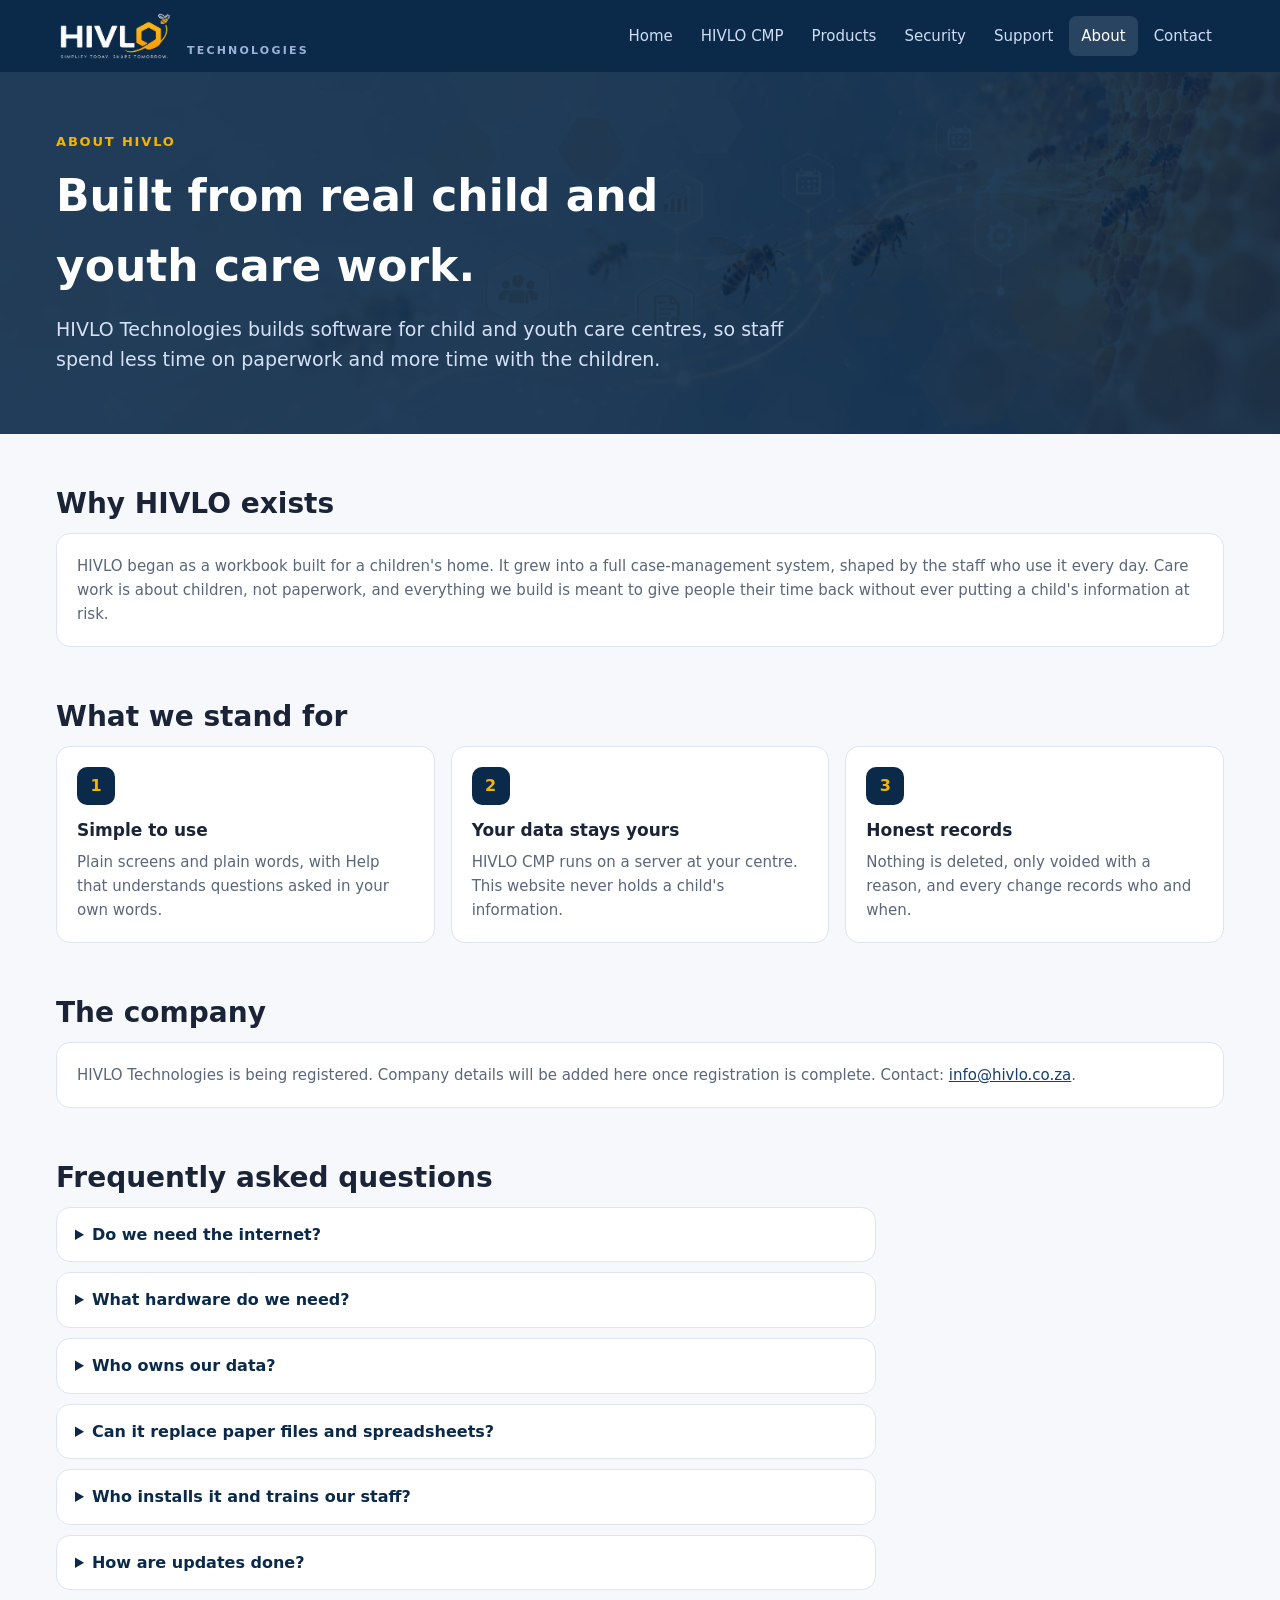
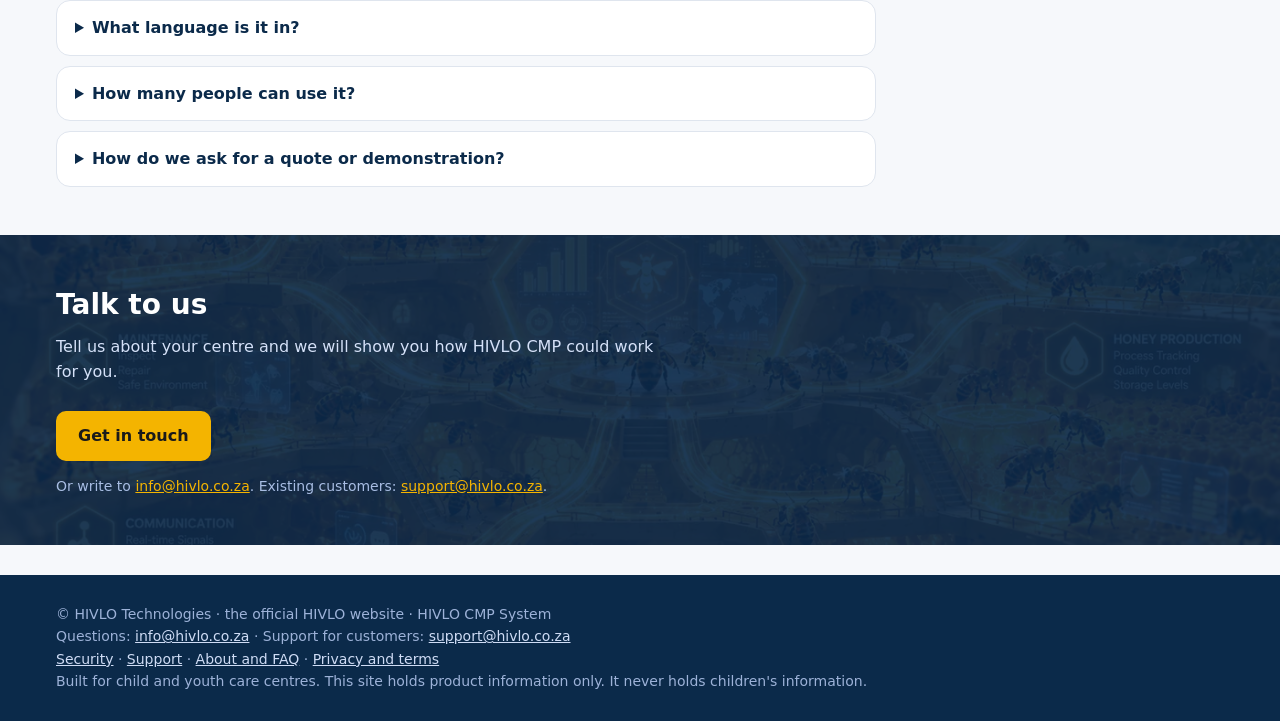
==== about.html @ 567cbca8 "Add files via upload Website update 5" ====
<!doctype html><html lang="en"><head><meta charset="utf-8"><meta name="viewport" content="width=device-width,initial-scale=1">
<title>About and FAQ – HIVLO Technologies</title><meta name="description" content="About HIVLO Technologies and answers to common questions about HIVLO CMP."><link rel="icon" type="image/png" sizes="32x32" href="assets/img/favicon-32.png"><link rel="apple-touch-icon" href="assets/img/favicon-180.png"><link rel="stylesheet" href="assets/style.css"></head><body>
<header class="site"><div class="wrap"><a class="brand" href="index.html" aria-label="HIVLO Technologies, home"><img src="assets/img/hivlo-logo-reversed.png" alt="HIVLO" height="54" style="height:54px;width:auto;display:block"><small>TECHNOLOGIES</small></a><nav><a href="index.html">Home</a><a href="cmp.html">HIVLO CMP</a><a href="download.html">Products</a><a href="security.html">Security</a><a href="support.html">Support</a><a href="about.html" aria-current=page>About</a><a href="index.html#contact">Contact</a></nav></div></header>
<section class="imgsec" style="padding:60px 0;background-image:url(assets/img/hero-cmp.webp);--ov:rgba(11,42,74,.9)"><div class="wrap"><p class="eyebrow">About HIVLO</p><h1 style="color:#fff;margin:0 0 12px;font-size:clamp(30px,5vw,44px);max-width:22ch">Built from real child and youth care work.</h1><p class="lead" style="max-width:62ch;font-size:19px;margin:0">HIVLO Technologies builds software for child and youth care centres, so staff spend less time on paperwork and more time with the children.</p></div></section><section><div class="wrap"><h2>Why HIVLO exists</h2><div class="card"><p>HIVLO began as a workbook built for a children's home. It grew into a full case-management system, shaped by the staff who use it every day. Care work is about children, not paperwork, and everything we build is meant to give people their time back without ever putting a child's information at risk.</p></div></div></section><section style="padding-top:0"><div class="wrap"><h2>What we stand for</h2><div class="grid"><div class="card"><div class="ico">1</div><h3>Simple to use</h3><p>Plain screens and plain words, with Help that understands questions asked in your own words.</p></div><div class="card"><div class="ico">2</div><h3>Your data stays yours</h3><p>HIVLO CMP runs on a server at your centre. This website never holds a child's information.</p></div><div class="card"><div class="ico">3</div><h3>Honest records</h3><p>Nothing is deleted, only voided with a reason, and every change records who and when.</p></div></div></div></section><section style="padding-top:0"><div class="wrap"><h2>The company</h2><div class="card"><p>HIVLO Technologies is being registered. Company details will be added here once registration is complete. Contact: <a href="mailto:info@hivlo.co.za">info@hivlo.co.za</a>.</p></div></div></section><section id="faq" style="padding-top:0"><div class="wrap"><h2>Frequently asked questions</h2><div class="faq"><details><summary>Do we need the internet?</summary><p>Your team uses HIVLO on your own network, from a web browser. Our technicians may need internet access when they install or update the system.</p></details><details><summary>What hardware do we need?</summary><p>One Windows computer acts as the server. Every other computer uses Edge or Chrome to reach it. We help you choose the right machine.</p></details><details><summary>Who owns our data?</summary><p>You do. It is stored on your server at your centre, and HIVLO has no copy of it.</p></details><details><summary>Can it replace paper files and spreadsheets?</summary><p>Yes. That is what it was built for: one record for every child, with the family, learning, health and case history kept together.</p></details><details><summary>Who installs it and trains our staff?</summary><p>HIVLO technicians build the server, install the system, set it up, administer it and train your staff. You do not install anything yourself.</p></details><details><summary>How are updates done?</summary><p>HIVLO installs updates for you when they are ready. A backup is taken first so your records are protected.</p></details><details><summary>What language is it in?</summary><p>English.</p></details><details><summary>How many people can use it?</summary><p>One licence covers your server, with any number of users and computers.</p></details><details><summary>How do we ask for a quote or demonstration?</summary><p>Write to <a href="mailto:info@hivlo.co.za">info@hivlo.co.za</a> and tell us about your centre.</p></details></div></div></section><section class="imgsec" style="background-image:url(assets/img/band-a.webp);--ov:rgba(11,42,74,.92)"><div class="wrap"><h2>Talk to us</h2><p class="lead" style="max-width:60ch">Tell us about your centre and we will show you how HIVLO CMP could work for you.</p><a class="btn" href="mailto:info@hivlo.co.za?subject=About%20HIVLO">Get in touch</a><p style="margin:14px 0 0;font-size:14px;color:#a8bde3">Or write to <a href="mailto:info@hivlo.co.za">info@hivlo.co.za</a>. Existing customers: <a href="mailto:support@hivlo.co.za">support@hivlo.co.za</a>.</p></div></section>
<footer><div class="wrap">© HIVLO Technologies · the official HIVLO website · HIVLO CMP System<br>Questions: <a href="mailto:info@hivlo.co.za">info@hivlo.co.za</a> · Support for customers: <a href="mailto:support@hivlo.co.za">support@hivlo.co.za</a><br><a href="security.html">Security</a> · <a href="support.html">Support</a> · <a href="about.html">About and FAQ</a> · <a href="legal.html">Privacy and terms</a><br>Built for child and youth care centres. This site holds product information only. It never holds children's information.</div></footer>
<script src="assets/app.js"></script></body></html>
---- assets/style.css ----
:root{--navy:#0B2A4A;--navy2:#173F6B;--gold:#F4B400;--ink:#1b2437;--mute:#5b667a;--bg:#f6f8fb;--card:#fff;--line:#dfe5ee;--ok:#1a7f4b;--r:14px}
@media (prefers-color-scheme:dark){:root:not([data-theme=light]){--ink:#e8edf6;--mute:#9aa8c0;--bg:#0c1426;--card:#142038;--line:#243452}}
*{box-sizing:border-box}html{scroll-behavior:smooth}
body{margin:0;font:16px/1.6 system-ui,-apple-system,Segoe UI,Roboto,sans-serif;color:var(--ink);background:var(--bg)}
a{color:var(--navy2)}@media (prefers-color-scheme:dark){a{color:#8fb4ff}}
.wrap{max-width:1200px;margin:0 auto;padding:0 16px}
header.site{background:var(--navy);color:#fff;position:sticky;top:0;z-index:5}
header.site .wrap{display:flex;align-items:center;gap:20px;min-height:60px;flex-wrap:wrap}
.brand{display:flex;align-items:center;gap:10px;color:#fff;text-decoration:none;font-weight:800;letter-spacing:.06em;font-size:20px}
nav{display:flex;gap:4px;margin-left:auto;flex-wrap:wrap}
nav a{color:#cfdcf5;text-decoration:none;padding:8px 12px;border-radius:8px;font-size:15px}
nav a:hover,nav a[aria-current]{background:rgba(255,255,255,.12);color:#fff}
.hero{background:linear-gradient(160deg,var(--navy),var(--navy2));color:#fff;padding:64px 0 72px}
.hero h1{font-size:clamp(30px,5vw,48px);line-height:1.12;margin:0 0 14px;max-width:18ch}
.hero p{font-size:18px;color:#d5e1f8;max-width:56ch;margin:0 0 26px}
.btn{display:inline-block;background:var(--gold);color:#1a1a1a;font-weight:700;padding:12px 22px;border-radius:10px;text-decoration:none;border:0;cursor:pointer;font-size:16px}
.btn:hover{filter:brightness(1.07)}.btn.ghost{background:transparent;color:#fff;border:1.5px solid rgba(255,255,255,.5);margin-left:8px}
.btn.dl{background:var(--navy);color:#fff}
section{padding:48px 0}section h2{font-size:28px;margin:0 0 6px}.lead{color:var(--mute);margin:0 0 26px;max-width:62ch}
.grid{display:grid;gap:16px;grid-template-columns:repeat(auto-fit,minmax(230px,1fr))}
.card{background:var(--card);border:1px solid var(--line);border-radius:var(--r);padding:20px}
.card h3{margin:0 0 6px;font-size:17px}.card p{margin:0;color:var(--mute);font-size:15px}
.ico{width:38px;height:38px;border-radius:10px;background:var(--navy);color:var(--gold);display:grid;place-items:center;font-weight:800;margin-bottom:12px}
.pill{display:inline-block;font-size:12px;font-weight:700;padding:2px 9px;border-radius:99px;background:#e7eefc;color:#25437c;margin-right:6px}
.pill.fix{background:#e3f5ea;color:#1a6b40}.pill.feature{background:#fff2c9;color:#7a5a00}.pill.security{background:#fde4e4;color:#912121}
@media (prefers-color-scheme:dark){.pill{background:#233a66;color:#bcd0ff}.pill.fix{background:#183a2a;color:#9fe3bd}.pill.feature{background:#463a10;color:#ffd95a}.pill.security{background:#4a1f1f;color:#ffb3b3}}
.rel{border-left:4px solid var(--gold);padding:4px 0 4px 18px;margin:0 0 28px}
.rel h3{margin:0 0 2px}.rel .meta{color:var(--mute);font-size:14px;margin-bottom:8px}.rel ul{margin:8px 0 0;padding-left:20px}
.dlrow{display:flex;gap:14px;align-items:center;justify-content:space-between;flex-wrap:wrap;padding:16px 0;border-top:1px solid var(--line)}
.dlrow:first-child{border-top:0}.dlrow small{color:var(--mute);display:block;word-break:break-all}
ol.steps{padding-left:22px}ol.steps li{margin:8px 0}
.note{background:#fff8e1;border:1px solid #f0d98a;border-radius:10px;padding:12px 16px;color:#5b4700;font-size:15px}
@media (prefers-color-scheme:dark){.note{background:#3a3010;border-color:#6b5a1a;color:#ffe58a}}
code{background:rgba(120,140,180,.18);padding:1px 6px;border-radius:5px;font-size:.92em}
footer{background:var(--navy);color:#9db2d8;padding:28px 0;font-size:14px;margin-top:30px}footer a{color:#cfdcf5}
.badge{display:inline-block;background:rgba(255,255,255,.14);padding:4px 12px;border-radius:99px;font-size:14px;margin-bottom:16px}
/* ---- Hive Flow / product-first ---- */
:root{--orange:#F7931E;--blue:#2F5F94}
.hero2{background:radial-gradient(1200px 500px at 80% 0,#2a5a8a 0,transparent 60%),linear-gradient(160deg,var(--navy),#082038);color:#fff;padding:56px 0 40px;overflow:hidden}
.hero2 .wrap{display:grid;gap:24px;grid-template-columns:1.1fr .9fr;align-items:center}
.eyebrow{color:var(--gold);font-weight:700;letter-spacing:.14em;font-size:13px;text-transform:uppercase;margin:0 0 8px}
.hero2 h1{font-size:clamp(40px,7vw,72px);line-height:1;margin:0 0 10px;letter-spacing:-.01em}
.hero2 h1 span{color:var(--gold)}
.hero2 .sub{font-size:20px;color:#dbe6fb;margin:0 0 8px;max-width:30ch}
.hero2 p.tag{color:#a8bde3;margin:0 0 26px;font-style:italic}
.hero2 .btn.ghost{margin-left:8px}
#heroart{width:100%;height:auto;display:block}
@media (max-width:760px){.hero2 .wrap{grid-template-columns:1fr}#heroart{max-width:340px;margin:0 auto}}
.bee{animation:bob 4s ease-in-out infinite;transform-box:fill-box}
@keyframes bob{0%,100%{transform:translate(0,0)}50%{transform:translate(6px,-8px)}}
.flow{display:flex;gap:8px;margin:0 0 14px;flex-wrap:wrap}
.flow button{border:1.5px solid var(--line);background:var(--card);color:var(--ink);padding:9px 18px;border-radius:99px;font:600 15px system-ui;cursor:pointer}
.flow button[aria-pressed=true]{background:var(--navy);color:#fff;border-color:var(--navy)}
.flow button i{display:inline-block;width:10px;height:10px;border-radius:50%;margin-right:8px}
.flowbox{background:var(--card);border:1px solid var(--line);border-radius:var(--r);padding:12px}
#hive{width:100%;height:auto;display:block}
#hive .cell{transition:opacity .25s}#hive .dim{opacity:.22}
#hive text{font-family:system-ui,sans-serif;pointer-events:none}
.flowmsg{margin:12px 4px 2px;color:var(--mute);min-height:3.2em}
.flowlist{display:none}
@media (max-width:640px){#hive{display:none}.flowlist{display:grid;gap:12px;margin-top:6px}.flow{display:none}.flowmsg{display:none}}
.flowlist .card h3{display:flex;align-items:center;gap:8px}.flowlist .card i{width:12px;height:12px;border-radius:3px;transform:rotate(45deg)}
@media (prefers-reduced-motion:reduce){.dot,.bee{display:none;animation:none}}
.journey{display:grid;grid-template-columns:repeat(6,1fr);gap:10px;counter-reset:j;margin-top:8px}
.journey li{list-style:none;background:var(--card);border:1px solid var(--line);border-top:4px solid var(--gold);border-radius:12px;padding:12px;font-size:14px;position:relative}
.journey li:not(:last-child)::after{content:"\203A";position:absolute;right:-9px;top:50%;transform:translateY(-50%);color:var(--gold);font-size:26px;font-weight:700;z-index:2}
.journey b{display:block;margin-bottom:2px;font-size:15px}.journey span{color:var(--mute)}
@media (max-width:860px){.journey{grid-template-columns:1fr 1fr}.journey li::after{display:none}}
.family{display:grid;gap:16px;grid-template-columns:1.2fr 1fr 1fr}
.family .star{background:linear-gradient(160deg,var(--navy),var(--navy2));color:#fff;border:0}.family .star p{color:#cfdcf5}.family .star h3{color:var(--gold)}
@media (max-width:760px){.family{grid-template-columns:1fr}}
/* ---- company home + image backgrounds ---- */
.brand small{font-weight:600;font-size:11px;letter-spacing:.2em;color:#9db2d8;margin-left:2px;align-self:flex-end;padding-bottom:3px}
@media (max-width:520px){.brand small{display:none}}
.hero-co{background:#eaf1fa url(img/hero-home.webp) 85% center/cover no-repeat;position:relative;color:var(--navy)}
.hero-co::before{content:"";position:absolute;inset:0;background:linear-gradient(90deg,rgba(255,255,255,.88) 0,rgba(255,255,255,.72) 36%,rgba(255,255,255,0) 66%)}
.hero-co .wrap{position:relative;padding-top:72px;padding-bottom:80px}
.hero-co img.logo{width:min(440px,86%);height:auto;display:block;margin:0 0 20px}
.hero-co h1{font-size:clamp(28px,4.4vw,44px);line-height:1.1;margin:0 0 10px;color:var(--navy)}
.hero-co p{font-size:20px;max-width:34ch;margin:0 0 24px;color:#2a3b59}
.btn.dark{background:var(--navy);color:#fff}.btn.outline{background:transparent;color:var(--navy);border:1.5px solid var(--navy);margin-left:8px}
@media (max-width:640px){.hero-co::before{background:rgba(255,255,255,.88)}.btn.outline{margin:10px 0 0}}
.imgsec{position:relative;color:#fff;background-size:cover;background-position:center}
.imgsec::before{content:"";position:absolute;inset:0;background:var(--ov,rgba(11,42,74,.82))}
.imgsec>.wrap{position:relative}
.imgsec h2{color:#fff}.imgsec .lead{color:#d5e1f8}.imgsec a{color:var(--gold)}
.fp{display:grid;grid-template-columns:1.2fr 1fr;gap:28px;align-items:center}
.fp h2{font-size:clamp(32px,5vw,52px);margin:4px 0 8px}.fp h2 span{color:var(--gold)}
.chips{display:flex;flex-direction:column;gap:10px}
.chip{background:rgba(255,255,255,.12);border:1px solid rgba(255,255,255,.25);border-radius:12px;padding:12px 16px;backdrop-filter:blur(2px)}
.chip b{display:flex;align-items:center;gap:8px}.chip i{width:12px;height:12px;border-radius:3px;transform:rotate(45deg)}.chip span{font-size:14px;color:#d5e1f8}
@media (max-width:760px){.fp{grid-template-columns:1fr}}
.contact{display:grid;gap:16px;grid-template-columns:repeat(auto-fit,minmax(240px,1fr))}
.contact .card{background:rgba(255,255,255,.1);border:1px solid rgba(255,255,255,.25);color:#fff}.contact .card p{color:#d5e1f8}.contact .card a{font-weight:700;font-size:18px;word-break:break-all}
.hero2.img{background:linear-gradient(90deg,rgba(11,42,74,.97) 0,rgba(11,42,74,.9) 40%,rgba(11,42,74,.55) 100%),url(img/hero-cmp.webp) center/cover}
.flowsec h2{color:#fff}.flowsec .lead{color:#d5e1f8}
.flowsec .flow button{background:rgba(255,255,255,.92);color:#0B2A4A}.flowsec .flow button[aria-pressed=true]{background:var(--gold);border-color:var(--gold);color:#1a1a1a}
.imgsec a.btn{color:#1a1a1a}.imgsec a.btn.ghost{color:#fff}
header.site .wrap{min-height:72px}

.prod{display:grid;gap:16px;grid-template-columns:1.2fr 1fr 1fr;align-items:stretch}
.prod .card h3{margin:8px 0 4px}.prod .card>p{color:var(--mute);margin:0 0 10px}
.prod .card.star{border:2px solid var(--gold)}
ul.ticks{list-style:none;margin:0;padding:0;display:grid;gap:8px}
ul.ticks li{position:relative;padding-left:24px;font-size:15px}
ul.ticks li::before{content:"";position:absolute;left:2px;top:7px;width:9px;height:9px;background:var(--gold);transform:rotate(45deg);border-radius:2px}
@media (max-width:900px){.prod{grid-template-columns:1fr}}

#hive .hx{cursor:pointer;transition:filter .2s}#hive .hx:hover,#hive .hx:focus{filter:brightness(1.12);outline:none}#hive .hx.sel{stroke:#0B2A4A;stroke-width:6}
.flowmsg{display:grid;gap:8px;min-height:7em}.flowmsg .cdet{display:block;background:#f3f6fa;border-left:4px solid var(--gold);border-radius:8px;padding:10px 14px;color:var(--ink)}.flowmsg .cdet.hint{background:none;border:0;padding:0;font-style:italic}

.flowsec .flowbox{background:radial-gradient(900px 500px at 50% 45%,rgba(60,40,0,.55),rgba(6,22,40,.92));border-color:rgba(244,180,0,.4)}
.flowsec .flowmsg{color:#d5e1f8}.flowsec .flowmsg .cdet{background:rgba(255,255,255,.08);color:#fff}
#hive .hx.sel{stroke:#fff;stroke-width:4}#hive .hx:hover,#hive .hx:focus{filter:url(#glow) brightness(1.25)}

#hive .hxg .pop{transition:opacity .2s}#hive .hxg.hot .pop{opacity:.15}
#hive .hxg.sel .hxp{stroke:#fff;stroke-width:4}#hive .hx:hover,#hive .hx:focus{filter:none;outline:none}
#hive .lift{transition:transform .22s cubic-bezier(.2,.8,.3,1.2);transform-box:fill-box;transform-origin:center}
#hive .lift.go{transform:translate(var(--dx),var(--dy)) scale(1.2)}
#hive .lift .hxp{stroke:#FFD54A;stroke-width:3.5}
.hxtip{position:absolute;z-index:5;background:rgba(6,22,40,.96);color:#e8effc;border:1px solid rgba(244,180,0,.55);border-left:5px solid var(--gold);border-radius:10px;padding:12px 14px;box-shadow:0 8px 26px rgba(0,0,0,.45);pointer-events:none;font-size:14px;line-height:1.45}
.hxtip strong{display:block;color:#FFD54A;font-size:16px;margin-bottom:4px}
@media (prefers-reduced-motion:reduce){#hive .lift{transition:none}}

.hero2 .wrap{grid-template-columns:1fr}.hero2{padding:80px 0 64px}.hero2 .sub{max-width:36ch;font-size:22px}

/* HIVLO CMP page: one continuous hive look */
body.hive{--ink:#e8edf6;--mute:#b9c7e0;--card:rgba(255,255,255,.07);--line:rgba(244,180,0,.32);background:#0B2A4A;color:var(--ink)}
body.hive::before{content:"";position:fixed;inset:0;z-index:-1;background:linear-gradient(rgba(8,28,50,.88),rgba(8,28,50,.9)),url(img/flow-bg.webp) center/cover no-repeat}
body.hive section,body.hive .imgsec{background:transparent}
body.hive .imgsec::before{display:none}
body.hive section h2,body.hive .imgsec h2{color:#fff}
body.hive .lead{color:#c7d4ec}
body.hive .card{backdrop-filter:blur(2px)}
body.hive .card h3{color:#fff}body.hive .card p{color:#c7d4ec}
body.hive .card.star{border-color:var(--gold)}
body.hive .ico{background:var(--gold);color:#0B2A4A}
body.hive .journey li{background:var(--card);border-color:var(--line);border-top-color:var(--gold);color:#e8edf6}
body.hive .journey li b{color:#fff}body.hive .journey li span{color:#c7d4ec}
body.hive .hero2{background:transparent}
body.hive .imgsec a{color:var(--gold)}body.hive a.btn{color:#1a1a1a}body.hive a.btn.ghost{color:#fff}

.plug{display:grid;gap:16px;grid-template-columns:1fr 1.4fr;align-items:stretch}
.plugs{display:grid;gap:12px;grid-template-columns:1fr 1fr}
.plugs .card h3{margin:6px 0 4px}.card.planned{border-style:dashed;background:transparent}
@media (max-width:760px){.plug{grid-template-columns:1fr}.plugs{grid-template-columns:1fr}}
.faq{display:grid;gap:10px;max-width:820px}.faq details{background:var(--card);border:1px solid var(--line);border-radius:var(--r);padding:14px 18px}
.faq summary{cursor:pointer;font-weight:700;color:var(--navy)}.faq details[open] summary{margin-bottom:8px}.faq p{margin:0;color:var(--mute)}
nav a{white-space:nowrap}
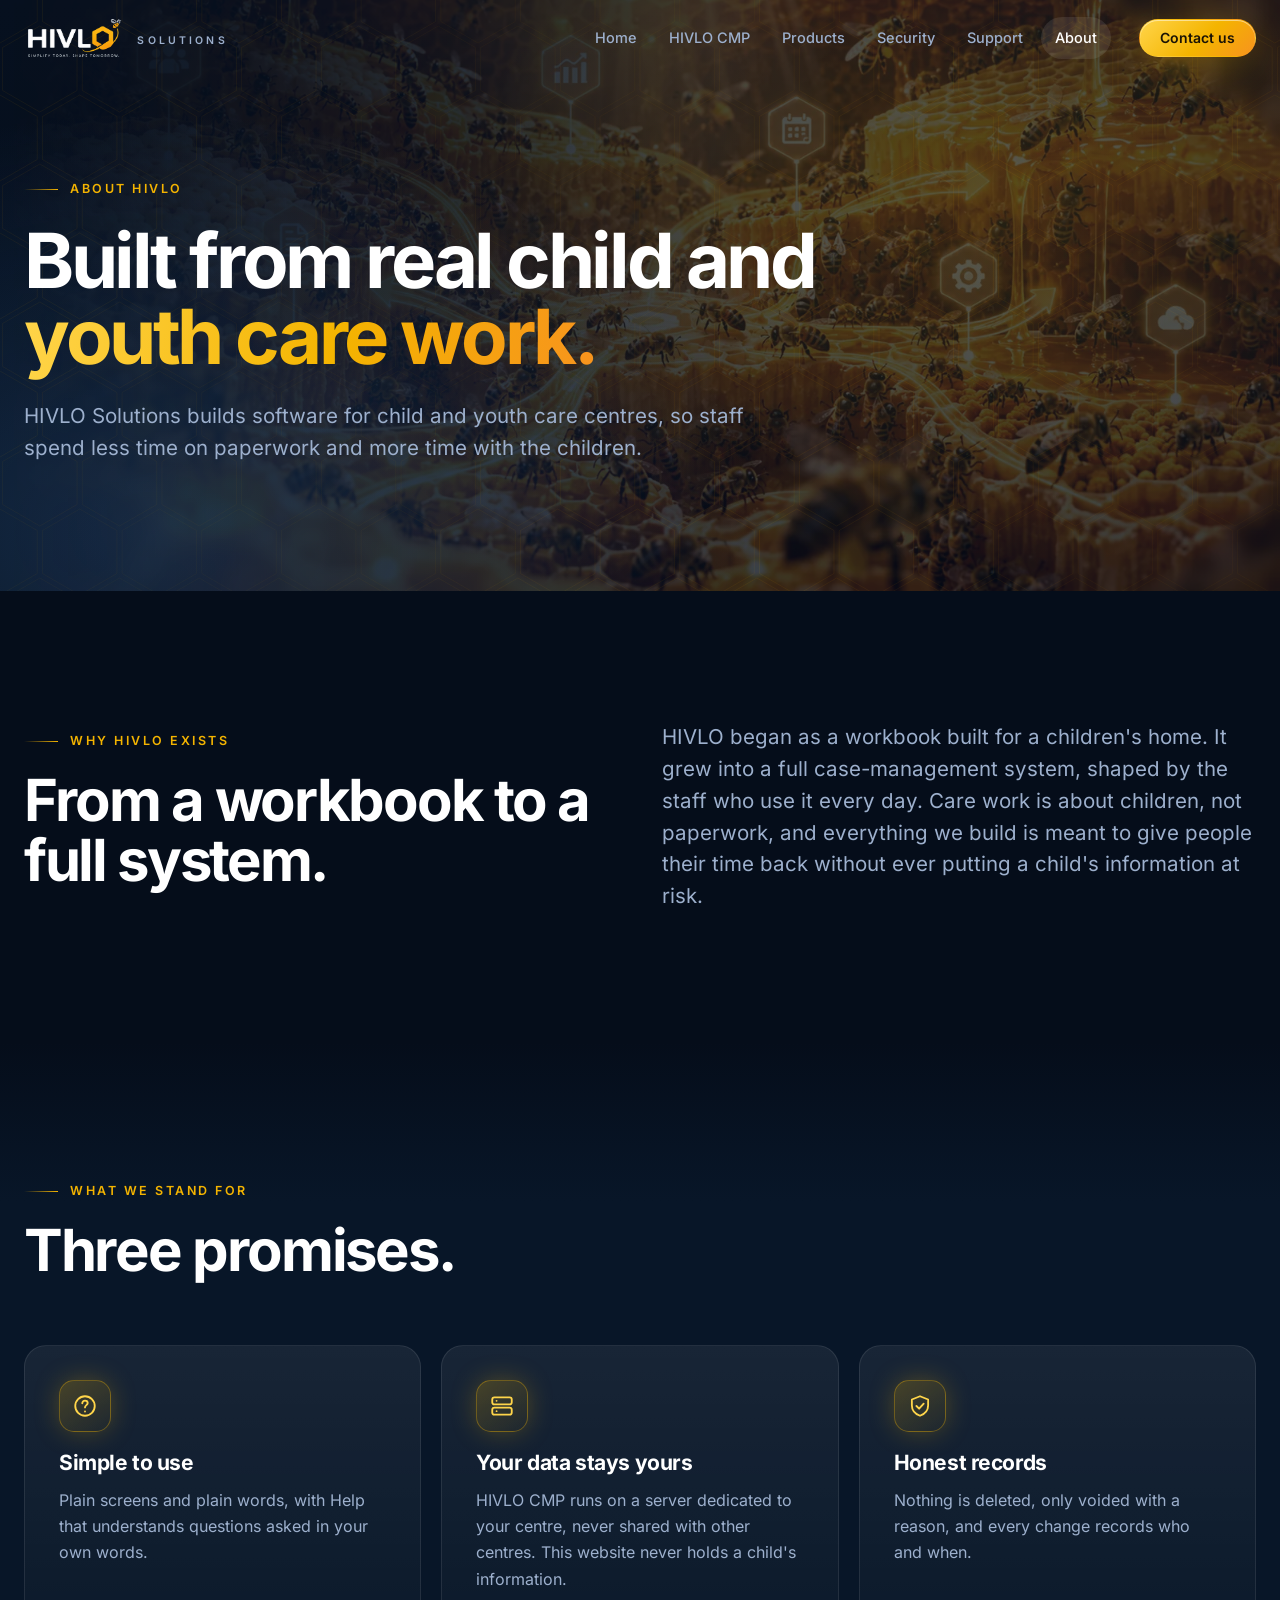
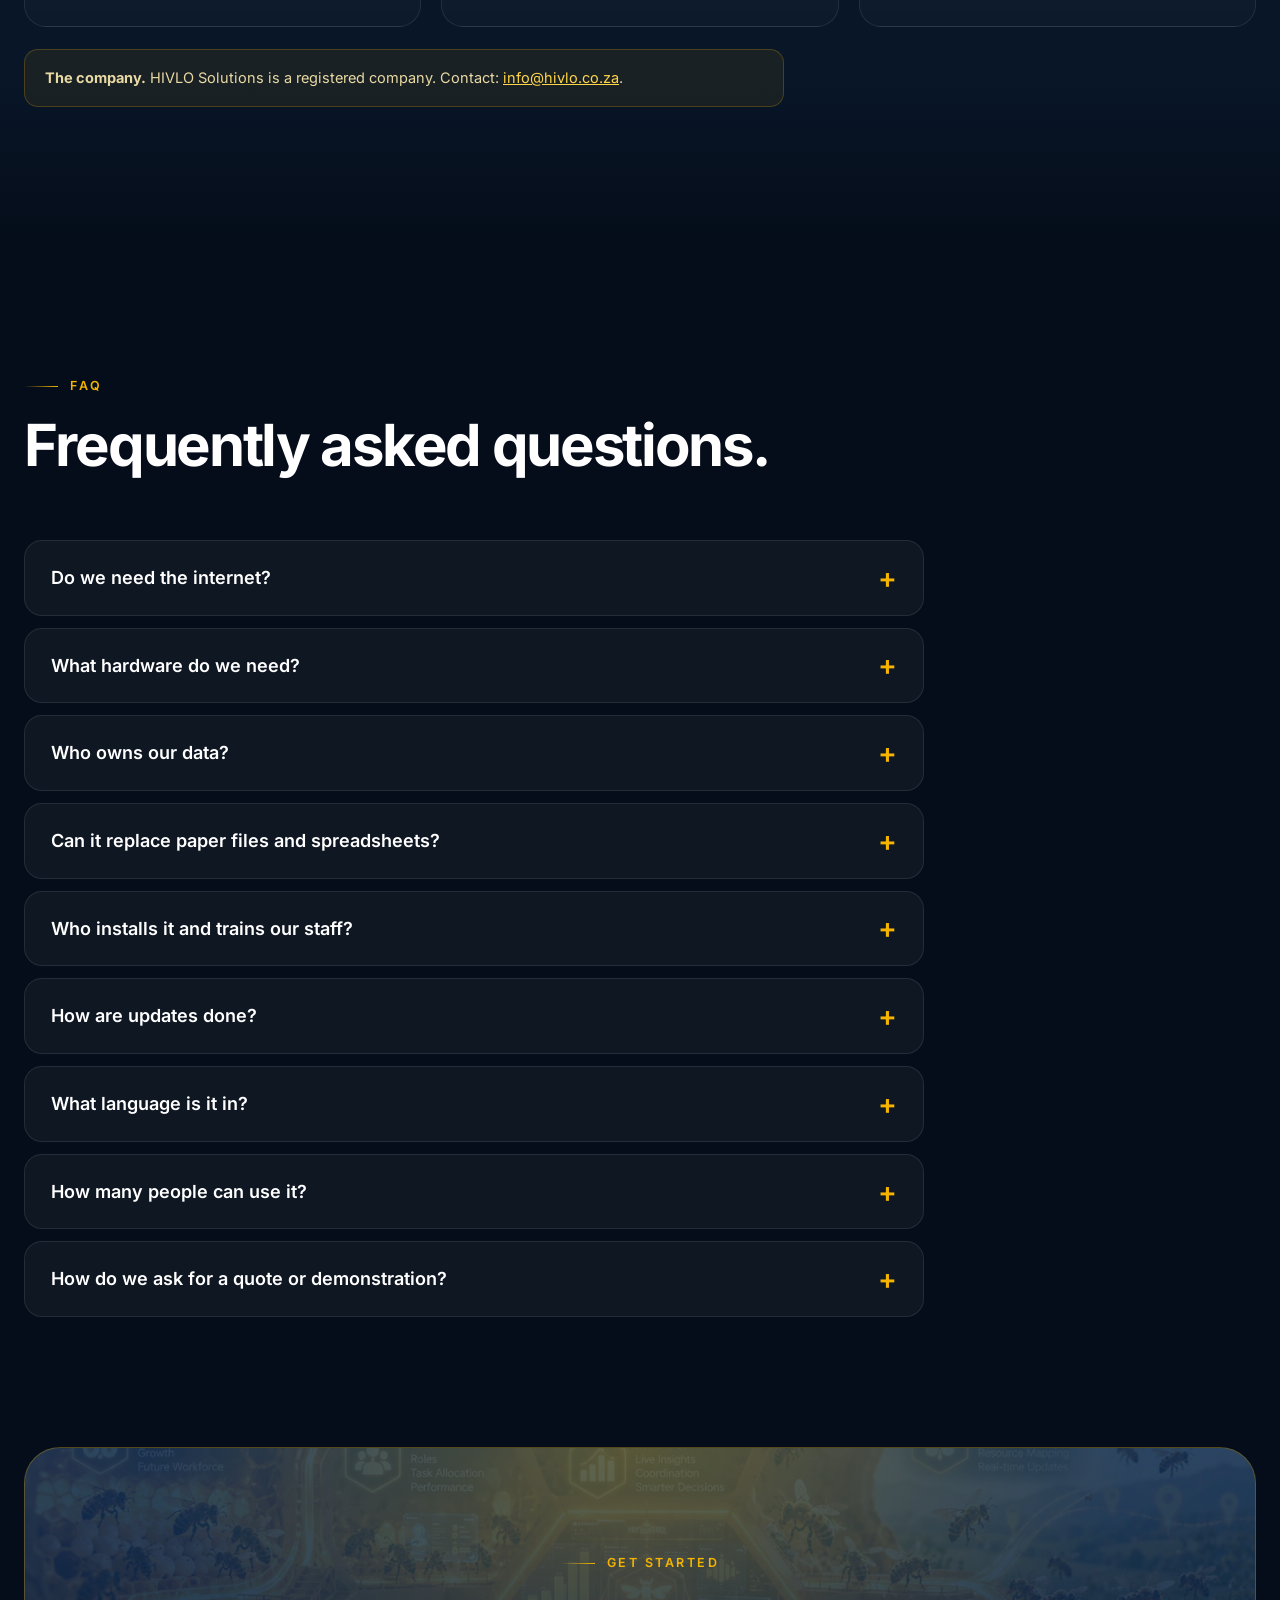
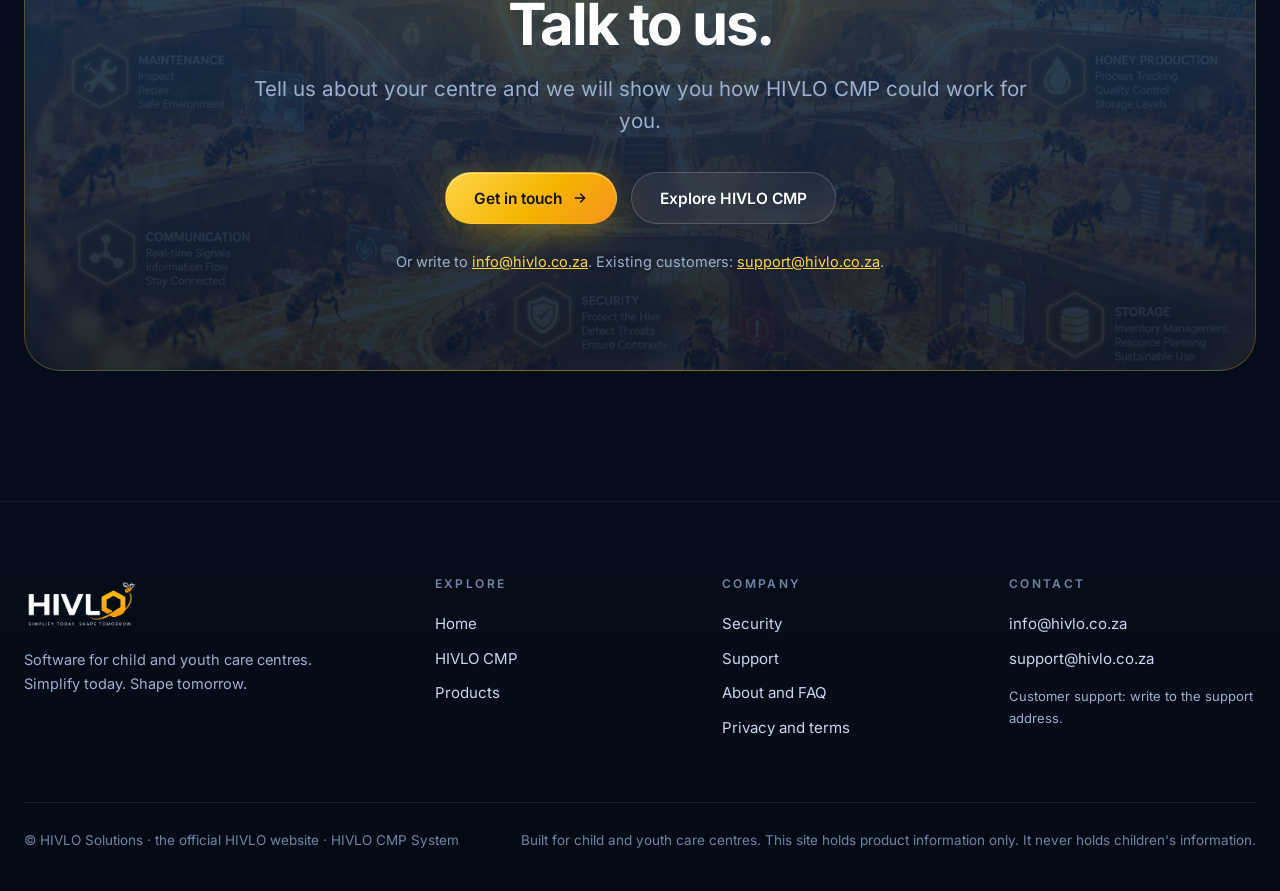
==== commit 7513a107: "Add files via upload" ====
--- a/about.html
+++ b/about.html
@@ -1,6 +1,17 @@
 <!doctype html><html lang="en"><head><meta charset="utf-8"><meta name="viewport" content="width=device-width,initial-scale=1">
-<title>About and FAQ – HIVLO Technologies</title><meta name="description" content="About HIVLO Technologies and answers to common questions about HIVLO CMP."><link rel="icon" type="image/png" sizes="32x32" href="assets/img/favicon-32.png"><link rel="apple-touch-icon" href="assets/img/favicon-180.png"><link rel="stylesheet" href="assets/style.css"></head><body>
-<header class="site"><div class="wrap"><a class="brand" href="index.html" aria-label="HIVLO Technologies, home"><img src="assets/img/hivlo-logo-reversed.png" alt="HIVLO" height="54" style="height:54px;width:auto;display:block"><small>TECHNOLOGIES</small></a><nav><a href="index.html">Home</a><a href="cmp.html">HIVLO CMP</a><a href="download.html">Products</a><a href="security.html">Security</a><a href="support.html">Support</a><a href="about.html" aria-current=page>About</a><a href="index.html#contact">Contact</a></nav></div></header>
-<section class="imgsec" style="padding:60px 0;background-image:url(assets/img/hero-cmp.webp);--ov:rgba(11,42,74,.9)"><div class="wrap"><p class="eyebrow">About HIVLO</p><h1 style="color:#fff;margin:0 0 12px;font-size:clamp(30px,5vw,44px);max-width:22ch">Built from real child and youth care work.</h1><p class="lead" style="max-width:62ch;font-size:19px;margin:0">HIVLO Technologies builds software for child and youth care centres, so staff spend less time on paperwork and more time with the children.</p></div></section><section><div class="wrap"><h2>Why HIVLO exists</h2><div class="card"><p>HIVLO began as a workbook built for a children's home. It grew into a full case-management system, shaped by the staff who use it every day. Care work is about children, not paperwork, and everything we build is meant to give people their time back without ever putting a child's information at risk.</p></div></div></section><section style="padding-top:0"><div class="wrap"><h2>What we stand for</h2><div class="grid"><div class="card"><div class="ico">1</div><h3>Simple to use</h3><p>Plain screens and plain words, with Help that understands questions asked in your own words.</p></div><div class="card"><div class="ico">2</div><h3>Your data stays yours</h3><p>HIVLO CMP runs on a server at your centre. This website never holds a child's information.</p></div><div class="card"><div class="ico">3</div><h3>Honest records</h3><p>Nothing is deleted, only voided with a reason, and every change records who and when.</p></div></div></div></section><section style="padding-top:0"><div class="wrap"><h2>The company</h2><div class="card"><p>HIVLO Technologies is being registered. Company details will be added here once registration is complete. Contact: <a href="mailto:info@hivlo.co.za">info@hivlo.co.za</a>.</p></div></div></section><section id="faq" style="padding-top:0"><div class="wrap"><h2>Frequently asked questions</h2><div class="faq"><details><summary>Do we need the internet?</summary><p>Your team uses HIVLO on your own network, from a web browser. Our technicians may need internet access when they install or update the system.</p></details><details><summary>What hardware do we need?</summary><p>One Windows computer acts as the server. Every other computer uses Edge or Chrome to reach it. We help you choose the right machine.</p></details><details><summary>Who owns our data?</summary><p>You do. It is stored on your server at your centre, and HIVLO has no copy of it.</p></details><details><summary>Can it replace paper files and spreadsheets?</summary><p>Yes. That is what it was built for: one record for every child, with the family, learning, health and case history kept together.</p></details><details><summary>Who installs it and trains our staff?</summary><p>HIVLO technicians build the server, install the system, set it up, administer it and train your staff. You do not install anything yourself.</p></details><details><summary>How are updates done?</summary><p>HIVLO installs updates for you when they are ready. A backup is taken first so your records are protected.</p></details><details><summary>What language is it in?</summary><p>English.</p></details><details><summary>How many people can use it?</summary><p>One licence covers your server, with any number of users and computers.</p></details><details><summary>How do we ask for a quote or demonstration?</summary><p>Write to <a href="mailto:info@hivlo.co.za">info@hivlo.co.za</a> and tell us about your centre.</p></details></div></div></section><section class="imgsec" style="background-image:url(assets/img/band-a.webp);--ov:rgba(11,42,74,.92)"><div class="wrap"><h2>Talk to us</h2><p class="lead" style="max-width:60ch">Tell us about your centre and we will show you how HIVLO CMP could work for you.</p><a class="btn" href="mailto:info@hivlo.co.za?subject=About%20HIVLO">Get in touch</a><p style="margin:14px 0 0;font-size:14px;color:#a8bde3">Or write to <a href="mailto:info@hivlo.co.za">info@hivlo.co.za</a>. Existing customers: <a href="mailto:support@hivlo.co.za">support@hivlo.co.za</a>.</p></div></section>
-<footer><div class="wrap">© HIVLO Technologies · the official HIVLO website · HIVLO CMP System<br>Questions: <a href="mailto:info@hivlo.co.za">info@hivlo.co.za</a> · Support for customers: <a href="mailto:support@hivlo.co.za">support@hivlo.co.za</a><br><a href="security.html">Security</a> · <a href="support.html">Support</a> · <a href="about.html">About and FAQ</a> · <a href="legal.html">Privacy and terms</a><br>Built for child and youth care centres. This site holds product information only. It never holds children's information.</div></footer>
-<script src="assets/app.js"></script></body></html>
+<title>About – HIVLO Solutions</title><meta name="description" content="About HIVLO Solutions and answers to common questions."><meta name="theme-color" content="#050d1a"><link rel="icon" type="image/png" sizes="32x32" href="assets/img/favicon-32.png"><link rel="apple-touch-icon" href="assets/img/favicon-180.png"><link rel="preload" href="assets/fonts/inter-latin-wght-normal.woff2" as="font" type="font/woff2" crossorigin><link rel="stylesheet" href="assets/site.css"></head><body>
+<a href="#main" style="position:absolute;left:-999px" onfocus="this.style.left='12px';this.style.top='12px';this.style.zIndex=99;this.style.background='#F4B400';this.style.color='#000';this.style.padding='10px 16px';this.style.borderRadius='99px'">Skip to content</a>
+<header class="nav"><div class="wrap"><a class="brand" href="index.html" aria-label="HIVLO Solutions, home"><img src="assets/img/hivlo-logo-reversed.png" alt="HIVLO" height="46"><small>SOLUTIONS</small></a>
+<nav class="menu" id="menu" aria-label="Main"><a href="index.html">Home</a><a href="cmp.html">HIVLO CMP</a><a href="download.html">Products</a><a href="security.html">Security</a><a href="support.html">Support</a><a href="about.html" aria-current="page">About</a></nav><a class="btn primary sm" href="index.html#contact">Contact us</a>
+<button class="burger" aria-label="Menu" aria-expanded="false" aria-controls="menu"><span></span></button></div></header><main id="main"><section class="hero page"><div class="photo"></div><canvas id="hexfield" aria-hidden="true"></canvas><div class="wrap"><div style="max-width:900px"><span class="eyebrow" data-r>About HIVLO</span><h1 data-r style="--d:.08s">Built from real child and <span class="gold">youth care work.</span></h1><p class="lead" data-r style="--d:.16s">HIVLO Solutions builds software for child and youth care centres, so staff spend less time on paperwork and more time with the children.</p></div></div></section>
+<section><div class="wrap"><div class="split"><div data-r><div class="head" style="margin-bottom:0"><span class="eyebrow">Why HIVLO exists</span><h2>From a workbook to a full system.</h2></div></div><p class="lead" data-r style="--d:.1s;margin:0">HIVLO began as a workbook built for a children's home. It grew into a full case-management system, shaped by the staff who use it every day. Care work is about children, not paperwork, and everything we build is meant to give people their time back without ever putting a child's information at risk.</p></div></div></section>
+<section class="alt"><div class="wrap"><div class="head " data-r><span class="eyebrow">What we stand for</span><h2>Three promises.</h2></div><div class="grid3"><div class="glass " data-r style="--d:0s"><span class="ico" aria-hidden="true"><svg viewBox="0 0 24 24"><circle cx="12" cy="12" r="9"/><path d="M9.500 9.500c0-1.500 1.100-2.500 2.500-2.500s2.500 1 2.500 2.300c0 1.800-2.500 2-2.500 4M12 17v.1"/></svg></span><h3>Simple to use</h3><p>Plain screens and plain words, with Help that understands questions asked in your own words.</p></div><div class="glass " data-r style="--d:0.08s"><span class="ico" aria-hidden="true"><svg viewBox="0 0 24 24"><rect x="3" y="4" width="18" height="6.500" rx="2"/><rect x="3" y="13.500" width="18" height="6.500" rx="2"/><path d="M7 7.250h.01M7 16.750h.01"/></svg></span><h3>Your data stays yours</h3><p>HIVLO CMP runs on a server dedicated to your centre, never shared with other centres. This website never holds a child's information.</p></div><div class="glass " data-r style="--d:0.16s"><span class="ico" aria-hidden="true"><svg viewBox="0 0 24 24"><path d="M12 3 4.5 6v5.5c0 4.600 3.100 7.800 7.500 9.500 4.400-1.700 7.500-4.900 7.500-9.500V6z"/><path d="m8.700 12 2.500 2.500 4.200-4.600"/></svg></span><h3>Honest records</h3><p>Nothing is deleted, only voided with a reason, and every change records who and when.</p></div></div>
+<p class="note" data-r style="max-width:760px"><strong>The company.</strong> HIVLO Solutions is a registered company. Contact: <a href="mailto:info@hivlo.co.za" style="color:var(--gold2)">info@hivlo.co.za</a>.</p></div></section>
+<section id="faq"><div class="wrap"><div class="head " data-r><span class="eyebrow">FAQ</span><h2>Frequently asked questions.</h2></div><div class="faq"><details data-r><summary>Do we need the internet?</summary><p>Your team uses HIVLO from a web browser. How the server is set up is agreed with you, and our technicians take care of it.</p></details><details data-r><summary>What hardware do we need?</summary><p>HIVLO CMP runs on a server dedicated to your centre. We work out with you what is needed and set it all up. Your team then uses Edge or Chrome on their own computers.</p></details><details data-r><summary>Who owns our data?</summary><p>You do. It is stored on the server dedicated to your centre and is never shared with other centres.</p></details><details data-r><summary>Can it replace paper files and spreadsheets?</summary><p>Yes. That is what it was built for: one record for every child, with the family, learning, health and case history kept together.</p></details><details data-r><summary>Who installs it and trains our staff?</summary><p>HIVLO technicians build the server, install the system, set it up, administer it and train your staff. You do not install anything yourself.</p></details><details data-r><summary>How are updates done?</summary><p>HIVLO installs updates for you when they are ready. A backup is taken first so your records are protected.</p></details><details data-r><summary>What language is it in?</summary><p>English.</p></details><details data-r><summary>How many people can use it?</summary><p>One licence covers your server, with any number of users and computers.</p></details><details data-r><summary>How do we ask for a quote or demonstration?</summary><p>Write to <a href="mailto:info@hivlo.co.za" style="color:var(--gold2)">info@hivlo.co.za</a> and tell us about your centre.</p></details></div></div></section>
+<section class="cta"><div class="wrap"><div class="box" data-r><span class="eyebrow">Get started</span><h2 style="margin-top:20px">Talk to us.</h2><p class="lead">Tell us about your centre and we will show you how HIVLO CMP could work for you.</p>
+<div class="btnrow"><a class="btn primary" href="mailto:info@hivlo.co.za?subject=HIVLO%20CMP%20quote%20and%20demonstration">Get in touch <svg viewBox="0 0 24 24" fill="none" stroke="currentColor" stroke-width="2.4" stroke-linecap="round" stroke-linejoin="round"><path d="M5 12h14M13 6l6 6-6 6"/></svg></a><a class="btn ghost" href="cmp.html">Explore HIVLO CMP</a></div><small>Or write to <a href="mailto:info@hivlo.co.za">info@hivlo.co.za</a>. Existing customers: <a href="mailto:support@hivlo.co.za">support@hivlo.co.za</a>.</small></div></div></section></main><footer><div class="wrap"><div class="fgrid"><div><img src="assets/img/hivlo-logo-reversed.png" alt="HIVLO Solutions" height="52"><p>Software for child and youth care centres. Simplify today. Shape tomorrow.</p></div>
+<div><h4>Explore</h4><a href="index.html">Home</a><a href="cmp.html">HIVLO CMP</a><a href="download.html">Products</a></div>
+<div><h4>Company</h4><a href="security.html">Security</a><a href="support.html">Support</a><a href="about.html">About and FAQ</a><a href="legal.html">Privacy and terms</a></div>
+<div><h4>Contact</h4><a href="mailto:info@hivlo.co.za">info@hivlo.co.za</a><a href="mailto:support@hivlo.co.za">support@hivlo.co.za</a><p style="margin-top:10px;font-size:13px">Customer support: write to the support address.</p></div></div>
+<div class="legal"><span>© HIVLO Solutions · the official HIVLO website · HIVLO CMP System</span><span>Built for child and youth care centres. This site holds product information only. It never holds children's information.</span></div></div></footer>
+<script src="assets/site.js"></script></body></html>
--- a/assets/site.css
+++ b/assets/site.css
@@ -0,0 +1,175 @@
+@font-face{font-family:"Inter";src:url(fonts/inter-latin-wght-normal.woff2) format("woff2");font-weight:100 900;font-display:swap}
+:root{--bg:#050d1a;--bg2:#081628;--navy:#0B2A4A;--navy2:#123a63;--gold:#F4B400;--gold2:#FFD54A;--orange:#F7931E;--blue:#2F5F94;--ink:#eaf0fa;--mute:#9db0cd;--faint:#6f84a6;--line:rgba(255,255,255,.09);--glass:rgba(255,255,255,.045);--r:22px;--ease:cubic-bezier(.2,.8,.2,1);color-scheme:dark}
+*{box-sizing:border-box}html{scroll-behavior:smooth;-webkit-text-size-adjust:100%}
+body{margin:0;background:var(--bg);color:var(--ink);font:400 17px/1.65 "Inter",ui-sans-serif,system-ui,-apple-system,"Segoe UI",Roboto,sans-serif;-webkit-font-smoothing:antialiased;overflow-x:hidden}
+img,svg{max-width:100%;display:block}a{color:inherit}
+h1,h2,h3,h4{margin:0;font-weight:700;letter-spacing:-.03em;line-height:1.05;color:#fff}
+h1{font-size:clamp(42px,7.2vw,92px);letter-spacing:-.045em;line-height:1}
+h2{font-size:clamp(32px,4.6vw,58px);letter-spacing:-.04em}
+h3{font-size:21px;letter-spacing:-.02em;line-height:1.2}
+p{margin:0}
+.wrap{width:min(1240px,100% - 48px);margin:0 auto}
+.gold{background:linear-gradient(100deg,var(--gold2),var(--gold) 55%,var(--orange));-webkit-background-clip:text;background-clip:text;color:transparent}
+.eyebrow{display:inline-flex;align-items:center;gap:12px;font-size:12.5px;font-weight:600;letter-spacing:.2em;text-transform:uppercase;color:var(--gold)}
+.eyebrow::before{content:"";width:34px;height:1px;background:linear-gradient(90deg,transparent,var(--gold))}
+.lead{font-size:clamp(18px,1.6vw,22px);color:var(--mute);max-width:60ch;line-height:1.55}
+:focus-visible{outline:2px solid var(--gold2);outline-offset:3px;border-radius:6px}
+::selection{background:var(--gold);color:#0a1626}
+/* NAV */
+.nav{position:fixed;inset:0 0 auto 0;z-index:50;transition:background .3s,border-color .3s,backdrop-filter .3s;border-bottom:1px solid transparent}
+.nav.scrolled{background:rgba(5,13,26,.72);backdrop-filter:blur(18px) saturate(140%);-webkit-backdrop-filter:blur(18px) saturate(140%);border-color:var(--line)}
+.nav .wrap{display:flex;align-items:center;gap:28px;height:76px}
+.brand{display:flex;align-items:center;gap:12px;text-decoration:none;margin-right:auto}
+.brand img{height:46px;width:auto}.brand small{font-size:10.5px;letter-spacing:.3em;color:var(--mute);font-weight:600;margin-top:6px}
+.menu{display:flex;gap:4px;align-items:center}
+.menu a{text-decoration:none;font-size:14.5px;font-weight:500;color:var(--mute);padding:9px 14px;border-radius:99px;transition:color .2s,background .2s}
+.menu a:hover{color:#fff;background:rgba(255,255,255,.06)}.menu a[aria-current=page]{color:#fff;background:rgba(255,255,255,.09)}
+.burger{display:none;width:44px;height:44px;border-radius:12px;border:1px solid var(--line);background:var(--glass);color:#fff;cursor:pointer;padding:0;align-items:center;justify-content:center}
+.burger span,.burger span::before,.burger span::after{display:block;width:18px;height:2px;background:#fff;border-radius:2px;position:relative;transition:.25s}
+.burger span::before,.burger span::after{content:"";position:absolute;left:0}.burger span::before{top:-6px}.burger span::after{top:6px}
+.nav.open .burger span{background:transparent}.nav.open .burger span::before{top:0;transform:rotate(45deg)}.nav.open .burger span::after{top:0;transform:rotate(-45deg)}
+/* BUTTONS */
+.btn{display:inline-flex;align-items:center;gap:10px;font:600 15.5px/1 "Inter",sans-serif;text-decoration:none;padding:17px 28px;border-radius:99px;border:1px solid transparent;cursor:pointer;transition:transform .25s var(--ease),box-shadow .25s,background .25s,border-color .25s;white-space:nowrap}
+.btn.gold-btn,.btn.primary{background:linear-gradient(135deg,var(--gold2),var(--gold) 55%,var(--orange));color:#1a1305;box-shadow:0 10px 40px -8px rgba(244,180,0,.55),inset 0 1px 0 rgba(255,255,255,.5)}
+.btn.primary:hover{transform:translateY(-2px);box-shadow:0 16px 50px -8px rgba(244,180,0,.75),inset 0 1px 0 rgba(255,255,255,.6)}
+.btn.ghost{color:#fff;background:rgba(255,255,255,.05);border-color:rgba(255,255,255,.18);backdrop-filter:blur(8px)}
+.btn.ghost:hover{background:rgba(255,255,255,.11);border-color:rgba(255,255,255,.35);transform:translateY(-2px)}
+.btn.sm{padding:11px 20px;font-size:14px}.btn svg{width:16px;height:16px;transition:transform .25s}.btn:hover svg{transform:translateX(4px)}
+.btnrow{display:flex;gap:14px;flex-wrap:wrap}
+/* HERO */
+.hero{position:relative;min-height:100svh;padding:150px 0 90px;display:flex;align-items:center;overflow:hidden;isolation:isolate}
+.hero::before{content:"";position:absolute;inset:0;z-index:-3;background:radial-gradient(900px 600px at 78% 35%,rgba(244,180,0,.16),transparent 60%),radial-gradient(1000px 700px at 12% 90%,rgba(47,95,148,.35),transparent 60%),linear-gradient(180deg,#06101f,#050d1a)}
+.hero .photo{position:absolute;inset:0;z-index:-2;background:url(img/flow-bg.webp) center/cover;opacity:.22;mask-image:linear-gradient(90deg,transparent 0,#000 60%);-webkit-mask-image:linear-gradient(90deg,transparent 0,#000 60%)}
+#hexfield{position:absolute;inset:0;width:100%;height:100%;z-index:-1;opacity:.9}
+.hero .grid2{display:grid;grid-template-columns:1.02fr 1fr;gap:56px;align-items:center}
+.hero h1{margin:22px 0 26px}.hero .lead{margin-bottom:38px}
+.hero.page{min-height:auto;padding:170px 0 90px}.hero.page h1{font-size:clamp(40px,6vw,76px)}
+.trust{display:flex;gap:26px;flex-wrap:wrap;margin-top:44px;color:var(--faint);font-size:13.5px}
+.trust span{display:flex;align-items:center;gap:8px}.trust i{width:7px;height:7px;background:var(--gold);transform:rotate(45deg);border-radius:1px;box-shadow:0 0 12px var(--gold)}
+.scrollcue{position:absolute;left:50%;bottom:26px;translate:-50% 0;width:26px;height:42px;border:1.5px solid rgba(255,255,255,.3);border-radius:99px}
+.scrollcue::after{content:"";position:absolute;left:50%;top:8px;width:3px;height:8px;background:var(--gold);border-radius:3px;translate:-50% 0;animation:cue 1.8s infinite}
+@keyframes cue{0%{opacity:0;transform:translateY(0)}30%{opacity:1}100%{opacity:0;transform:translateY(14px)}}
+/* MARQUEE */
+.marquee{border-block:1px solid var(--line);background:rgba(255,255,255,.02);overflow:hidden;padding:20px 0;white-space:nowrap}
+.marquee .track{display:inline-flex;gap:56px;animation:mq 42s linear infinite}
+.marquee span{font-size:15px;font-weight:600;letter-spacing:.14em;text-transform:uppercase;color:var(--faint);display:inline-flex;align-items:center;gap:56px}
+.marquee span::after{content:"";width:8px;height:8px;background:var(--gold);transform:rotate(45deg);border-radius:2px}
+@keyframes mq{to{transform:translateX(-50%)}}
+/* SECTIONS */
+section{position:relative;padding:130px 0}
+.head{max-width:820px;margin-bottom:64px}.head h2{margin:18px 0 20px}.head.center{margin-inline:auto;text-align:center}.head.center .lead{margin-inline:auto}.head.center .eyebrow::before{display:none}
+.alt{background:linear-gradient(180deg,var(--bg),var(--bg2) 20%,var(--bg2) 80%,var(--bg))}
+.bgtex{position:relative;isolation:isolate}.bgtex::before{content:"";position:absolute;inset:0;z-index:-1;background:linear-gradient(rgba(5,13,26,.9),rgba(5,13,26,.94)),var(--tex) center/cover;}
+/* GLASS + SPOTLIGHT */
+.glass{position:relative;background:linear-gradient(180deg,rgba(255,255,255,.065),rgba(255,255,255,.02));border:1px solid var(--line);border-radius:var(--r);padding:34px;overflow:hidden;transition:transform .4s var(--ease),border-color .3s}
+.glass::before{content:"";position:absolute;inset:0;background:radial-gradient(420px circle at var(--mx,50%) var(--my,0%),rgba(244,180,0,.16),transparent 55%);opacity:0;transition:opacity .35s;pointer-events:none}
+.glass:hover{transform:translateY(-4px);border-color:rgba(244,180,0,.35)}.glass:hover::before{opacity:1}
+.glass p{color:var(--mute);font-size:16px;margin-top:12px}.glass h3{margin-top:18px}
+.ico{width:52px;height:52px;border-radius:15px;display:grid;place-items:center;background:linear-gradient(145deg,rgba(244,180,0,.22),rgba(244,180,0,.04));border:1px solid rgba(244,180,0,.35);color:var(--gold2);box-shadow:0 0 30px -6px rgba(244,180,0,.45)}
+.ico svg{width:26px;height:26px;stroke:currentColor;fill:none;stroke-width:1.7;stroke-linecap:round;stroke-linejoin:round}
+.grid3{display:grid;grid-template-columns:repeat(3,1fr);gap:20px}.grid4{display:grid;grid-template-columns:repeat(4,1fr);gap:20px}.grid2c{display:grid;grid-template-columns:1fr 1fr;gap:20px}
+.bento{display:grid;grid-template-columns:repeat(6,1fr);gap:20px}
+.bento .b2{grid-column:span 2}.bento .b3{grid-column:span 3}.bento .b4{grid-column:span 4}
+.num{font-size:13px;font-weight:700;letter-spacing:.2em;color:var(--gold)}
+.list{list-style:none;margin:20px 0 0;padding:0;display:grid;gap:11px}
+.list li{position:relative;padding-left:26px;color:#c9d6ec;font-size:15.5px;line-height:1.5}
+.list li::before{content:"";position:absolute;left:3px;top:.5em;width:9px;height:9px;background:var(--gold);transform:rotate(45deg);border-radius:2px;box-shadow:0 0 12px rgba(244,180,0,.7)}
+.pill{display:inline-block;font-size:11.5px;font-weight:700;letter-spacing:.12em;text-transform:uppercase;padding:6px 12px;border-radius:99px;background:rgba(244,180,0,.12);color:var(--gold2);border:1px solid rgba(244,180,0,.3)}
+.pill.soft{background:rgba(255,255,255,.06);color:var(--mute);border-color:var(--line)}
+/* SPLIT */
+.split{display:grid;grid-template-columns:1fr 1.05fr;gap:72px;align-items:center}.split.rev{grid-template-columns:1.05fr 1fr}.split.rev>:first-child{order:2}
+.split .lead{margin:20px 0 28px}
+/* MOCKUPS */
+.stage{position:relative;perspective:1600px}.stage::before{content:"";position:absolute;inset:-8% -6%;background:radial-gradient(closest-side,rgba(244,180,0,.22),transparent 70%);filter:blur(30px);z-index:-1}
+.tilt{transform-style:preserve-3d;transition:transform .5s var(--ease);will-change:transform}
+.win{background:linear-gradient(180deg,#0e2138,#0a1829);border:1px solid rgba(255,255,255,.12);border-radius:20px;box-shadow:0 60px 120px -30px rgba(0,0,0,.8),0 0 0 1px rgba(255,255,255,.03),0 30px 80px -20px rgba(244,180,0,.18);overflow:hidden;font-size:13px;color:#dbe6fa}
+.win .bar{display:flex;align-items:center;gap:7px;padding:12px 16px;background:rgba(255,255,255,.04);border-bottom:1px solid var(--line)}
+.win .bar i{width:10px;height:10px;border-radius:50%;background:#2a3d58}.win .bar i:nth-child(1){background:#ff5f57}.win .bar i:nth-child(2){background:#febc2e}.win .bar i:nth-child(3){background:#28c840}
+.win .bar b{margin-left:14px;font-weight:500;color:var(--faint);font-size:12px;background:rgba(255,255,255,.05);padding:4px 14px;border-radius:99px;flex:1;max-width:260px;text-align:center}
+.app{display:grid;grid-template-columns:150px 1fr;min-height:400px}
+.app .sb{background:rgba(0,0,0,.25);border-right:1px solid var(--line);padding:16px 12px;display:grid;align-content:start;gap:4px}
+.app .sb .lg{font-weight:800;letter-spacing:-.02em;color:#fff;font-size:17px;padding:4px 10px 14px}.app .sb .lg em{font-style:normal;color:var(--gold)}
+.app .sb a{display:flex;align-items:center;gap:9px;padding:8px 10px;border-radius:9px;color:var(--mute);font-size:12.5px;text-decoration:none}
+.app .sb a.on{background:rgba(244,180,0,.14);color:var(--gold2)}.app .sb a::before{content:"";width:7px;height:7px;border-radius:2px;background:currentColor;opacity:.6;transform:rotate(45deg)}
+.app .mn{padding:18px 20px;display:grid;gap:14px;align-content:start}
+.app .top{display:flex;justify-content:space-between;align-items:center;gap:10px}
+.app .search{background:rgba(255,255,255,.06);border:1px solid var(--line);border-radius:10px;padding:8px 12px;color:var(--faint);font-size:12px;flex:1;max-width:240px}
+.app .who{display:flex;align-items:center;gap:12px}.app .av{width:46px;height:46px;border-radius:14px;background:linear-gradient(135deg,var(--gold2),var(--orange));color:#1a1305;font-weight:800;display:grid;place-items:center;font-size:16px}
+.app .who b{display:block;color:#fff;font-size:16px;letter-spacing:-.01em}.app .who span{color:var(--faint);font-size:12px}
+.tiles{display:grid;grid-template-columns:repeat(4,1fr);gap:9px}
+.tile{background:rgba(255,255,255,.05);border:1px solid var(--line);border-radius:12px;padding:10px 11px}
+.tile span{display:block;font-size:11px;color:var(--faint)}.tile b{display:flex;align-items:center;gap:7px;color:#fff;font-size:12.5px;margin-top:5px}
+.tl{width:9px;height:9px;border-radius:50%;box-shadow:0 0 10px currentColor}.tl.g{background:#34d399;color:#34d399}.tl.a{background:#fbbf24;color:#fbbf24}.tl.r{background:#f87171;color:#f87171}
+.feed{display:grid;gap:8px}.feed div{display:flex;gap:10px;align-items:flex-start;background:rgba(255,255,255,.04);border:1px solid var(--line);border-radius:11px;padding:9px 11px;color:#c3d1ea;font-size:12px}
+.feed div b{color:var(--gold2);font-weight:600;min-width:62px}.demo{position:absolute;right:14px;bottom:10px;font-size:10.5px;letter-spacing:.14em;text-transform:uppercase;color:var(--faint)}
+.fab{position:absolute;right:22px;bottom:34px;width:58px;height:58px;display:grid;place-items:center;clip-path:polygon(50% 0,100% 25%,100% 75%,50% 100%,0 75%,0 25%);background:linear-gradient(145deg,var(--gold2),var(--gold));color:#1a1305;font-weight:800;font-size:13px;box-shadow:0 0 0 0 rgba(244,180,0,.6);animation:pulse 2.6s infinite}
+@keyframes pulse{0%{filter:drop-shadow(0 0 0 rgba(244,180,0,.7))}70%{filter:drop-shadow(0 0 18px rgba(244,180,0,0))}100%{filter:drop-shadow(0 0 0 rgba(244,180,0,0))}}
+.float{position:absolute;background:rgba(10,24,41,.92);border:1px solid rgba(255,255,255,.14);border-radius:18px;box-shadow:0 30px 70px -20px rgba(0,0,0,.8);backdrop-filter:blur(14px);padding:16px}
+.chat{display:grid;gap:10px;font-size:13px;min-width:280px}.chat .u{justify-self:end;background:rgba(255,255,255,.1);border-radius:14px 14px 4px 14px;padding:10px 14px;color:#fff;max-width:230px}
+.chat .m{background:linear-gradient(145deg,rgba(244,180,0,.16),rgba(244,180,0,.05));border:1px solid rgba(244,180,0,.3);border-radius:14px 14px 14px 4px;padding:11px 14px;color:#f3e6bb;max-width:270px}
+.chat .m u{display:inline-block;margin-top:8px;text-decoration:none;background:var(--gold);color:#1a1305;font-weight:700;border-radius:99px;padding:4px 11px;font-size:11.5px}
+.chat .hd{display:flex;align-items:center;gap:9px;color:var(--mute);font-size:12px;font-weight:600}.chat .hd i{width:20px;height:20px;background:var(--gold);clip-path:polygon(50% 0,100% 25%,100% 75%,50% 100%,0 75%,0 25%)}
+.chart{display:flex;align-items:flex-end;gap:14px;height:150px;padding:10px 4px 0}.chart i{flex:1;border-radius:8px 8px 3px 3px;background:linear-gradient(180deg,var(--gold2),rgba(244,180,0,.15));position:relative;transform-origin:bottom;animation:grow 1.2s var(--ease) both}
+.chart i:nth-child(2){background:linear-gradient(180deg,#5f8fc8,rgba(47,95,148,.2))}.chart i:nth-child(3){background:linear-gradient(180deg,#ffb25a,rgba(247,147,30,.2))}.chart i:nth-child(4){background:linear-gradient(180deg,#5f8fc8,rgba(47,95,148,.2))}
+@keyframes grow{from{transform:scaleY(0)}}
+.legend{display:flex;gap:14px;font-size:11px;color:var(--faint);margin-top:8px;justify-content:space-between;padding:0 2px}
+.parcel{display:grid;gap:8px}.parcel div{display:flex;justify-content:space-between;align-items:center;background:rgba(255,255,255,.05);border:1px solid var(--line);border-radius:10px;padding:9px 12px;font-size:12px}
+.parcel b{color:#fff}.parcel em{font-style:normal;font-size:11px;font-weight:700;padding:3px 9px;border-radius:99px}.parcel em.ok{background:rgba(52,211,153,.16);color:#6ee7b7}.parcel em.low{background:rgba(251,191,36,.16);color:#fcd34d}
+/* PILLARS (home) */
+.pillar{padding:42px 34px 38px}.pillar .big{font-size:64px;font-weight:800;letter-spacing:-.05em;line-height:1;margin-bottom:18px;background:linear-gradient(180deg,rgba(255,255,255,.28),rgba(255,255,255,.03));-webkit-background-clip:text;background-clip:text;color:transparent}
+.pillar .dot{width:14px;height:14px;transform:rotate(45deg);border-radius:3px;margin-bottom:22px;box-shadow:0 0 24px currentColor}
+/* JOURNEY */
+.journey{position:relative;display:grid;grid-template-columns:repeat(6,1fr);gap:16px;counter-reset:j}
+.journey::before{content:"";position:absolute;left:6%;right:6%;top:26px;height:2px;background:linear-gradient(90deg,transparent,rgba(244,180,0,.6),transparent)}
+.journey li{list-style:none;position:relative;padding-top:64px;text-align:center}
+.journey li::before{counter-increment:j;content:counter(j);position:absolute;left:50%;top:0;translate:-50% 0;width:54px;height:54px;display:grid;place-items:center;clip-path:polygon(50% 0,100% 25%,100% 75%,50% 100%,0 75%,0 25%);background:linear-gradient(145deg,var(--gold2),var(--gold));color:#1a1305;font-weight:800}
+.journey b{display:block;color:#fff;font-size:17px;margin-bottom:6px}.journey span{color:var(--mute);font-size:14px;line-height:1.5;display:block}
+/* HIVE FLOW restyle */
+.flow{display:flex;gap:10px;margin:0 0 22px;flex-wrap:wrap}
+.flow button{display:inline-flex;align-items:center;gap:9px;border:1px solid var(--line);background:var(--glass);color:#fff;padding:12px 22px;border-radius:99px;font:600 15px "Inter",sans-serif;cursor:pointer;transition:.25s}
+.flow button:hover{border-color:rgba(244,180,0,.5)}.flow button[aria-pressed=true]{background:linear-gradient(135deg,var(--gold2),var(--gold));color:#1a1305;border-color:transparent}
+.flow button i{width:10px;height:10px;border-radius:3px;transform:rotate(45deg)}
+.flowbox{position:relative;background:radial-gradient(900px 500px at 50% 45%,rgba(60,40,0,.5),rgba(4,12,24,.92));border:1px solid rgba(244,180,0,.28);border-radius:28px;padding:14px;box-shadow:0 40px 100px -30px rgba(0,0,0,.8)}
+#hive{width:100%;height:auto;display:block}#hive .cell{transition:opacity .25s}#hive .dim{opacity:.18}#hive text{font-family:"Inter",system-ui,sans-serif;pointer-events:none}
+#hive .hx{cursor:pointer;outline:none}#hive .hxg .pop{transition:opacity .2s}#hive .hxg.hot .pop{opacity:.15}#hive .hxg.sel .hxp{stroke:#fff;stroke-width:4}
+#hive .lift{transition:transform .22s cubic-bezier(.2,.8,.3,1.2);transform-box:fill-box;transform-origin:center}#hive .lift.go{transform:translate(var(--dx),var(--dy)) scale(1.2)}#hive .lift .hxp{stroke:#FFD54A;stroke-width:3.5}
+.hxtip{position:absolute;z-index:5;background:rgba(6,18,34,.96);color:#e8effc;border:1px solid rgba(244,180,0,.55);border-left:5px solid var(--gold);border-radius:12px;padding:14px 16px;box-shadow:0 18px 50px rgba(0,0,0,.6);pointer-events:none;font-size:14px;line-height:1.5}
+.hxtip strong{display:block;color:var(--gold2);font-size:16px;margin-bottom:4px}
+.flowmsg{display:grid;gap:8px;min-height:7em;margin:14px 8px 4px;color:#c9d6ec}.flowmsg .cdet{display:block;background:rgba(255,255,255,.07);border-left:4px solid var(--gold);border-radius:8px;padding:11px 15px;color:#fff}.flowmsg .cdet.hint{background:none;border:0;padding:0;font-style:italic;color:var(--mute)}
+.flowlist{display:none}.flowlist .card{background:var(--glass);border:1px solid var(--line);border-radius:18px;padding:20px}.flowlist h3{display:flex;align-items:center;gap:8px}.flowlist i{width:12px;height:12px;border-radius:3px;transform:rotate(45deg);display:inline-block}.flowlist p{color:var(--mute);font-size:15px;margin-top:8px}
+/* PLUG / ROADMAP */
+.road{display:grid;grid-template-columns:1.1fr 1fr 1fr;gap:20px;align-items:stretch}
+.road .core{grid-row:span 2;background:linear-gradient(160deg,rgba(244,180,0,.16),rgba(255,255,255,.02));border-color:rgba(244,180,0,.4)}
+.planned{border-style:dashed;background:transparent}.planned::after{content:"PLANNED";position:absolute;right:18px;top:18px;font-size:10.5px;letter-spacing:.16em;color:var(--faint);font-weight:700}
+.note{margin-top:22px;padding:16px 20px;border-radius:14px;background:rgba(244,180,0,.07);border:1px solid rgba(244,180,0,.22);color:#e9d9a3;font-size:14.5px}
+/* STEPS */
+.steps{display:grid;grid-template-columns:repeat(5,1fr);gap:16px}.steps .glass{padding:26px 22px}.steps .glass h3{font-size:18px;margin-top:10px}.steps .glass p{font-size:14.5px}
+/* FAQ */
+.faq{display:grid;gap:12px;max-width:900px}.faq details{background:var(--glass);border:1px solid var(--line);border-radius:18px;padding:0 26px;transition:border-color .25s}
+.faq details[open]{border-color:rgba(244,180,0,.4);background:rgba(255,255,255,.06)}
+.faq summary{cursor:pointer;list-style:none;font-weight:600;font-size:18px;color:#fff;padding:22px 0;display:flex;justify-content:space-between;align-items:center;gap:16px}
+.faq summary::-webkit-details-marker{display:none}.faq summary::after{content:"+";font-size:28px;color:var(--gold);line-height:1;transition:.25s}.faq details[open] summary::after{transform:rotate(45deg)}
+.faq details p{color:var(--mute);padding:0 0 24px;max-width:70ch}
+/* CTA */
+.cta{padding:0 0 130px}.cta .box{position:relative;overflow:hidden;border-radius:36px;padding:96px 48px;text-align:center;background:radial-gradient(700px 400px at 50% 0%,rgba(244,180,0,.28),transparent 70%),linear-gradient(180deg,#0f2c4d,#081628);border:1px solid rgba(244,180,0,.32)}
+.cta .box::before{content:"";position:absolute;inset:0;background:url(img/band-a.webp) center/cover;opacity:.12;mix-blend-mode:screen}.cta .box>*{position:relative}
+.cta h2{max-width:18ch;margin:0 auto 18px}.cta .lead{margin:0 auto 36px}.cta .btnrow{justify-content:center}.cta small{display:block;margin-top:26px;color:var(--mute);font-size:14.5px}.cta small a{color:var(--gold2)}
+/* FOOTER */
+footer{border-top:1px solid var(--line);padding:76px 0 40px;background:linear-gradient(180deg,var(--bg),#030a14)}
+.fgrid{display:grid;grid-template-columns:1.5fr 1fr 1fr 1fr;gap:40px}.fgrid img{height:52px;margin-bottom:18px}.fgrid p{color:var(--mute);font-size:14.5px;max-width:34ch}
+.fgrid h4{font-size:12px;letter-spacing:.2em;text-transform:uppercase;color:var(--faint);margin-bottom:16px;font-weight:600}.fgrid a{display:block;text-decoration:none;color:#c9d6ec;font-size:15px;padding:5px 0}.fgrid a:hover{color:var(--gold2)}
+.legal{margin-top:56px;padding-top:26px;border-top:1px solid var(--line);display:flex;justify-content:space-between;gap:20px;flex-wrap:wrap;color:var(--faint);font-size:13.5px}
+/* REVEAL */
+[data-r]{opacity:0;transform:translateY(34px);transition:opacity .9s var(--ease),transform .9s var(--ease);transition-delay:var(--d,0s)}
+[data-r].in{opacity:1;transform:none}
+.noscript [data-r]{opacity:1;transform:none}
+/* RESPONSIVE */
+@media (max-width:1060px){.hero .grid2,.split,.split.rev{grid-template-columns:1fr;gap:56px}.split.rev>:first-child{order:0}.grid4{grid-template-columns:1fr 1fr}.steps{grid-template-columns:1fr 1fr}.journey{grid-template-columns:repeat(3,1fr);row-gap:40px}.journey::before{display:none}.road{grid-template-columns:1fr 1fr}.road .core{grid-row:auto;grid-column:span 2}.fgrid{grid-template-columns:1fr 1fr}.bento .b2,.bento .b3,.bento .b4{grid-column:span 6}section{padding:96px 0}}
+@media (max-width:820px){.menu{position:fixed;inset:76px 0 auto 0;flex-direction:column;align-items:stretch;gap:2px;padding:14px 20px 24px;background:rgba(5,13,26,.97);backdrop-filter:blur(18px);border-bottom:1px solid var(--line);translate:0 -130%;transition:translate .4s var(--ease);max-height:calc(100svh - 76px);overflow:auto}.nav.open .menu{translate:0 0}.menu a{font-size:17px;padding:14px 16px}.burger{display:flex}.nav .btn.sm{display:none}.nav.open{background:rgba(5,13,26,.97)}
+ .grid3,.grid2c{grid-template-columns:1fr}.app{grid-template-columns:1fr}.app .sb{display:none}.tiles{grid-template-columns:1fr 1fr}.float{position:relative!important;inset:auto!important;margin-top:16px;width:auto!important}
+ #hive,.hxtip{display:none}.flow{display:none}.flowmsg{display:none}.flowlist{display:grid;gap:14px}.flowbox{display:none}.hero{padding-top:128px}.glass{padding:26px}.cta .box{padding:64px 24px;border-radius:26px}}
+@media (max-width:560px){.grid4,.steps,.road{grid-template-columns:1fr}.road .core{grid-column:auto}.journey{grid-template-columns:1fr 1fr}.fgrid{grid-template-columns:1fr}body{font-size:16px}.brand small{display:none}}
+@media (prefers-reduced-motion:reduce){*{animation:none!important;transition:none!important;scroll-behavior:auto!important}[data-r]{opacity:1;transform:none}.marquee .track{animation:none}}
+/* updates page (app.js) */
+.rel{background:var(--glass);border:1px solid var(--line);border-radius:18px;padding:24px;margin:0 0 14px}.rel h3{margin-bottom:8px}.rel .meta{color:var(--faint);font-size:14px;margin-bottom:10px}.rel ul{color:var(--mute)}.dlrow{display:flex;gap:10px;flex-wrap:wrap}.btn.dl{background:var(--glass);border-color:var(--line);color:#fff}
+@media (max-width:820px){.scrollcue{display:none}}
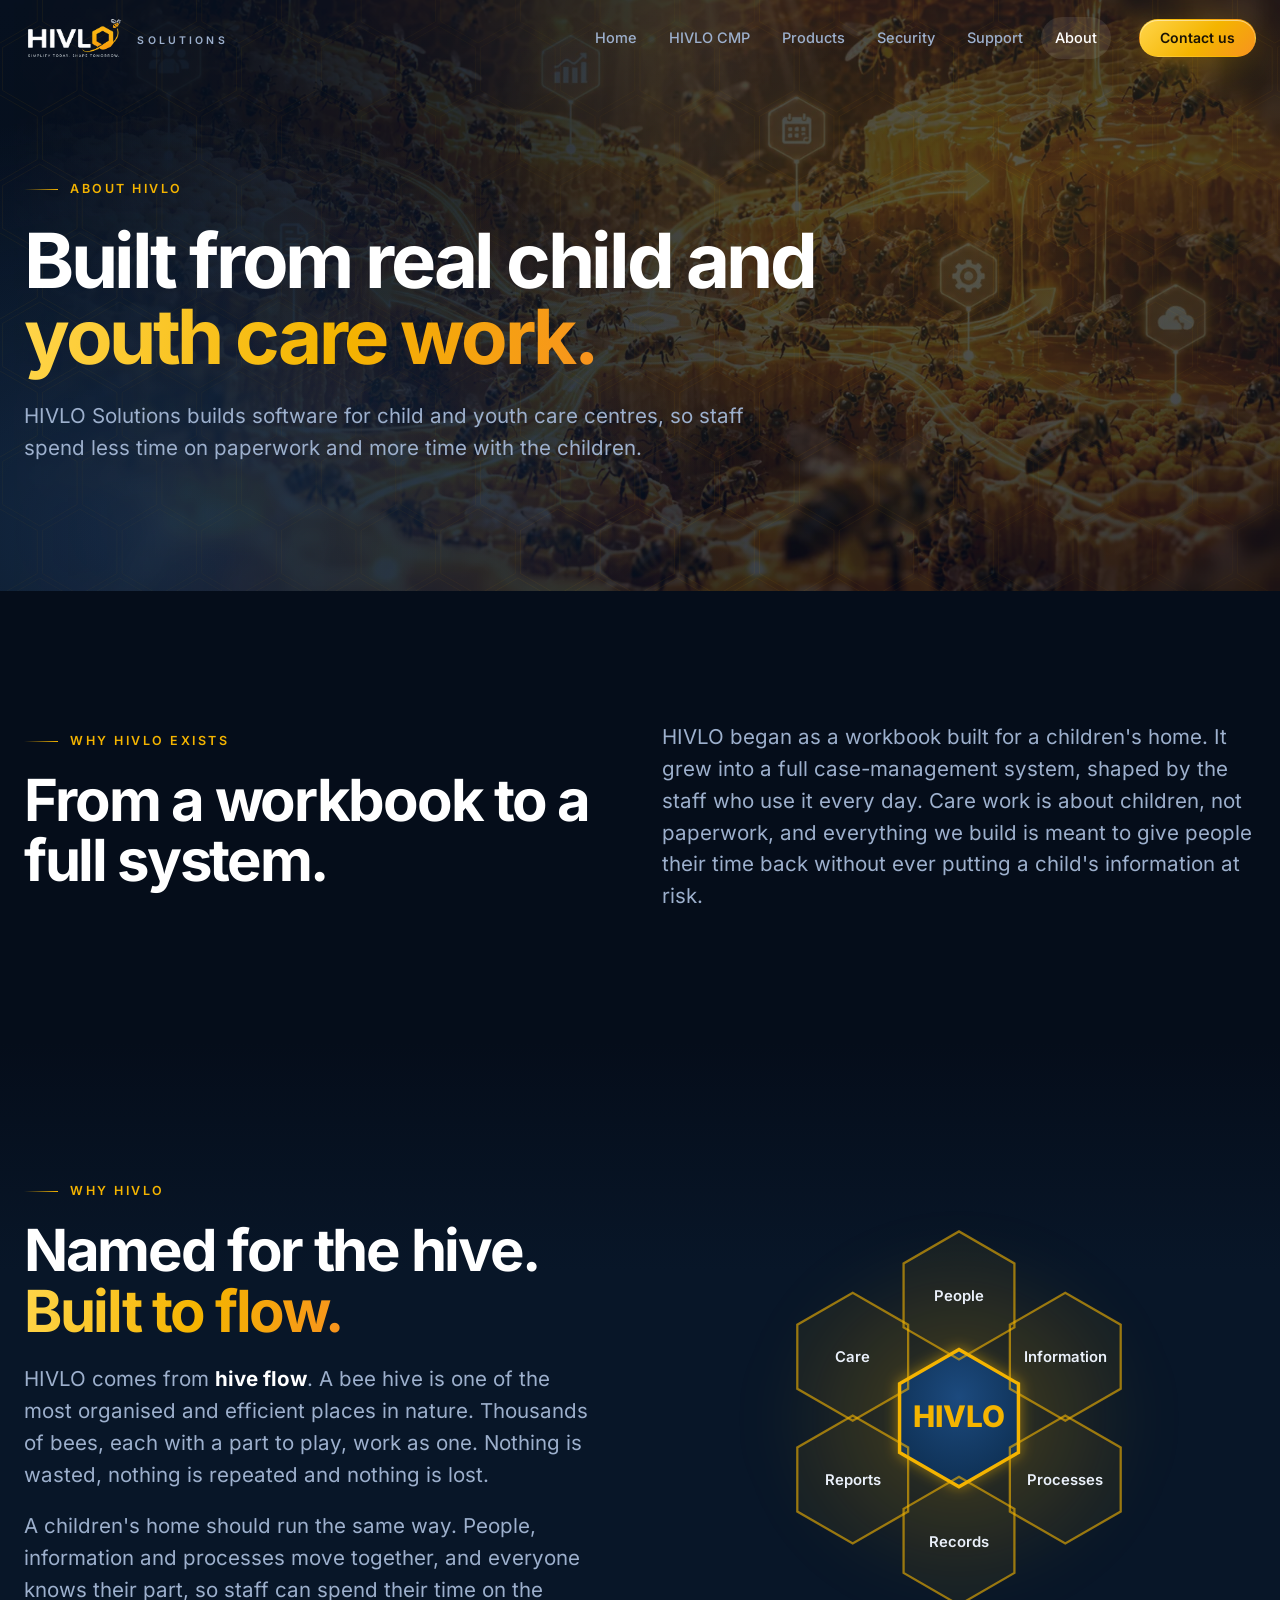
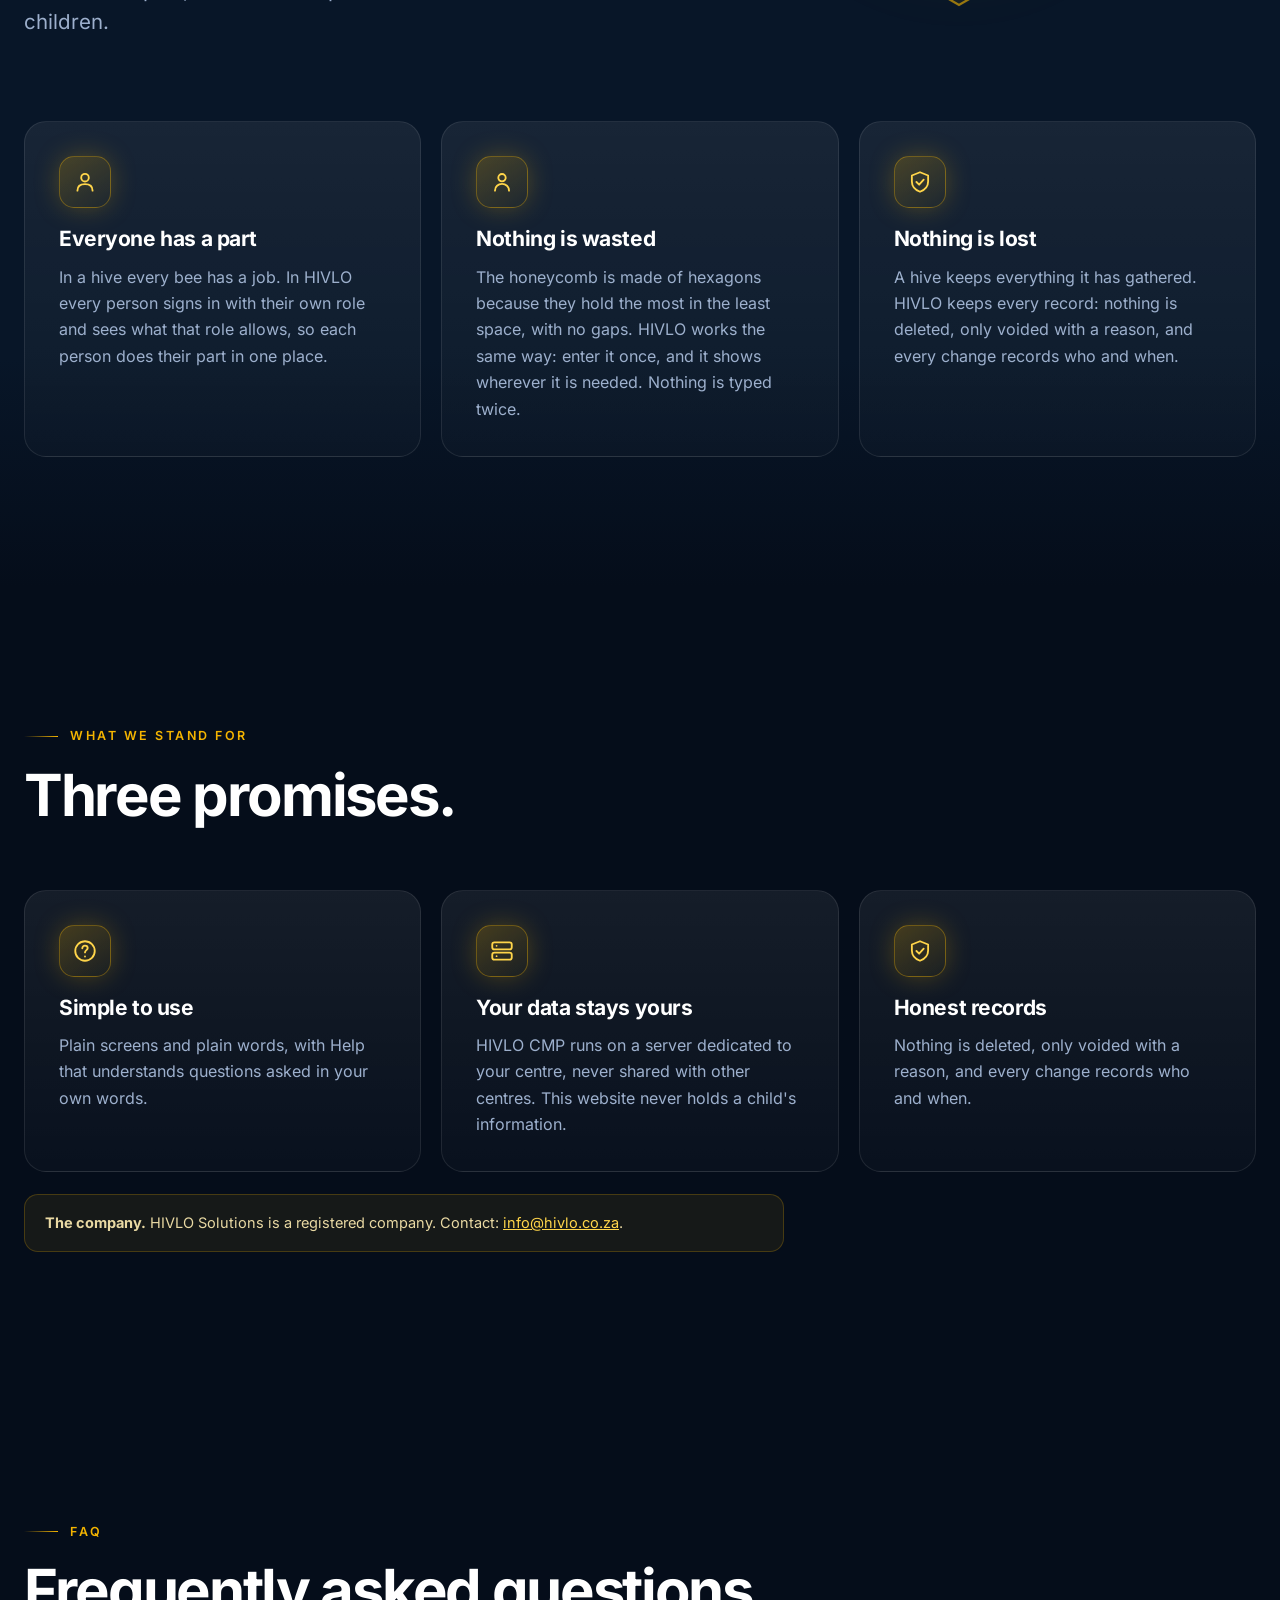
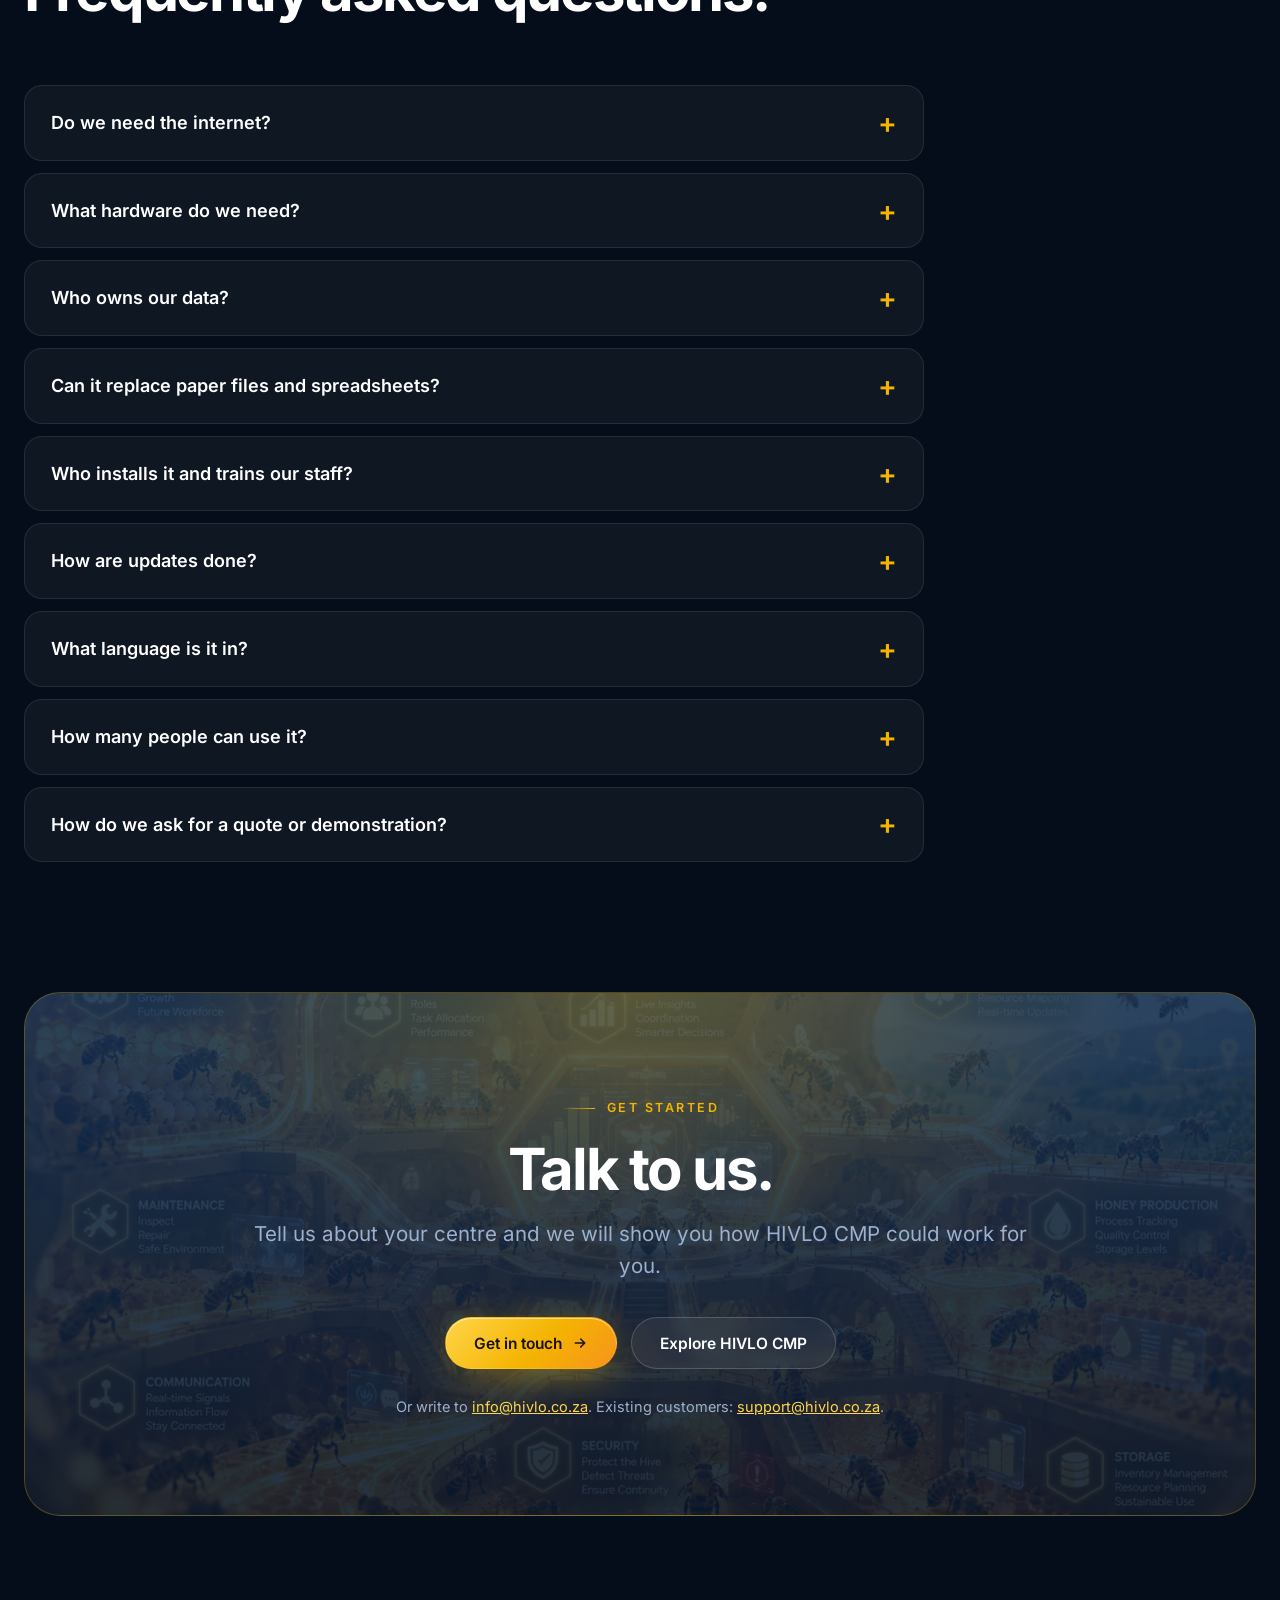
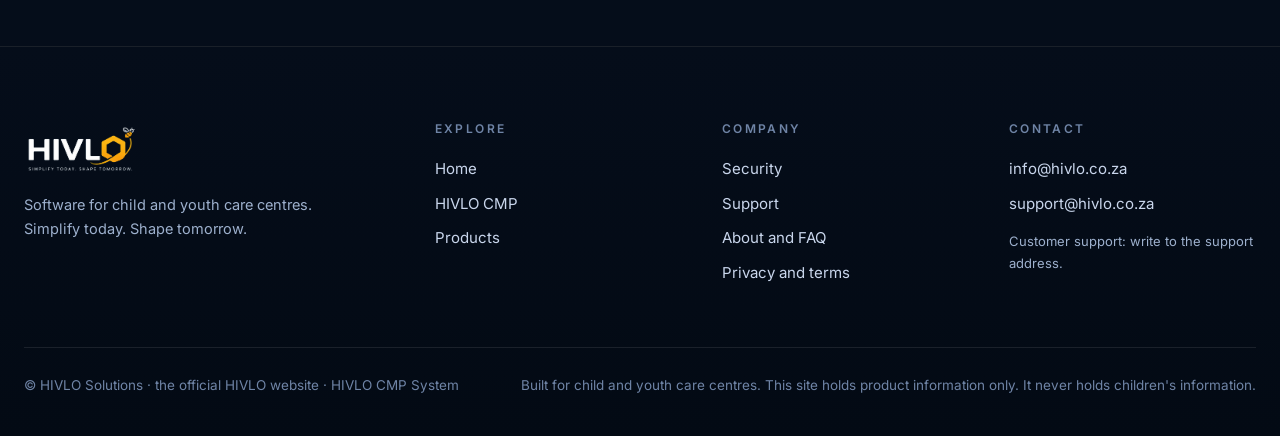
==== commit bf8c8ca0: "Add files via upload" ====
--- a/about.html
+++ b/about.html
@@ -5,7 +5,16 @@
 <nav class="menu" id="menu" aria-label="Main"><a href="index.html">Home</a><a href="cmp.html">HIVLO CMP</a><a href="download.html">Products</a><a href="security.html">Security</a><a href="support.html">Support</a><a href="about.html" aria-current="page">About</a></nav><a class="btn primary sm" href="index.html#contact">Contact us</a>
 <button class="burger" aria-label="Menu" aria-expanded="false" aria-controls="menu"><span></span></button></div></header><main id="main"><section class="hero page"><div class="photo"></div><canvas id="hexfield" aria-hidden="true"></canvas><div class="wrap"><div style="max-width:900px"><span class="eyebrow" data-r>About HIVLO</span><h1 data-r style="--d:.08s">Built from real child and <span class="gold">youth care work.</span></h1><p class="lead" data-r style="--d:.16s">HIVLO Solutions builds software for child and youth care centres, so staff spend less time on paperwork and more time with the children.</p></div></div></section>
 <section><div class="wrap"><div class="split"><div data-r><div class="head" style="margin-bottom:0"><span class="eyebrow">Why HIVLO exists</span><h2>From a workbook to a full system.</h2></div></div><p class="lead" data-r style="--d:.1s;margin:0">HIVLO began as a workbook built for a children's home. It grew into a full case-management system, shaped by the staff who use it every day. Care work is about children, not paperwork, and everything we build is meant to give people their time back without ever putting a child's information at risk.</p></div></div></section>
-<section class="alt"><div class="wrap"><div class="head " data-r><span class="eyebrow">What we stand for</span><h2>Three promises.</h2></div><div class="grid3"><div class="glass " data-r style="--d:0s"><span class="ico" aria-hidden="true"><svg viewBox="0 0 24 24"><circle cx="12" cy="12" r="9"/><path d="M9.500 9.500c0-1.500 1.100-2.500 2.500-2.500s2.500 1 2.500 2.300c0 1.800-2.500 2-2.500 4M12 17v.1"/></svg></span><h3>Simple to use</h3><p>Plain screens and plain words, with Help that understands questions asked in your own words.</p></div><div class="glass " data-r style="--d:0.08s"><span class="ico" aria-hidden="true"><svg viewBox="0 0 24 24"><rect x="3" y="4" width="18" height="6.500" rx="2"/><rect x="3" y="13.500" width="18" height="6.500" rx="2"/><path d="M7 7.250h.01M7 16.750h.01"/></svg></span><h3>Your data stays yours</h3><p>HIVLO CMP runs on a server dedicated to your centre, never shared with other centres. This website never holds a child's information.</p></div><div class="glass " data-r style="--d:0.16s"><span class="ico" aria-hidden="true"><svg viewBox="0 0 24 24"><path d="M12 3 4.5 6v5.5c0 4.600 3.100 7.800 7.500 9.500 4.400-1.700 7.500-4.900 7.500-9.500V6z"/><path d="m8.700 12 2.500 2.500 4.200-4.600"/></svg></span><h3>Honest records</h3><p>Nothing is deleted, only voided with a reason, and every change records who and when.</p></div></div>
+<section id="why" class="alt"><div class="wrap"><div class="split"><div data-r><span class="eyebrow">Why HIVLO</span><h2 style="margin:18px 0 22px">Named for the hive. <span class="gold">Built to flow.</span></h2>
+<p class="lead" style="margin-bottom:18px">HIVLO comes from <strong style="color:#fff">hive flow</strong>. A bee hive is one of the most organised and efficient places in nature. Thousands of bees, each with a part to play, work as one. Nothing is wasted, nothing is repeated and nothing is lost.</p>
+<p class="lead">A children's home should run the same way. People, information and processes move together, and everyone knows their part, so staff can spend their time on the children.</p></div>
+<div data-r style="--d:.12s"><div class="stage" style="max-width:480px;margin-inline:auto"><svg viewBox="0 0 420 380" role="img" aria-label="A cluster of hexagons around HIVLO, like cells in a hive" style="width:100%;height:auto"><defs><radialGradient id="wg" cx="50%" cy="35%" r="80%"><stop offset="0" stop-color="#1c4a7e"/><stop offset="1" stop-color="#0b2a4a"/></radialGradient><filter id="wglow" x="-30%" y="-30%" width="160%" height="160%"><feGaussianBlur stdDeviation="6"/></filter></defs>
+<polygon points="263.7,159.0 263.7,221.0 210.0,252.0 156.3,221.0 156.3,159.0 210.0,128.0" fill="#F4B400" filter="url(#wglow)" opacity=".5"/><polygon points="262.0,160.0 262.0,220.0 210.0,250.0 158.0,220.0 158.0,160.0 210.0,130.0" fill="url(#wg)" stroke="#F4B400" stroke-width="3"/><text x="210" y="198" text-anchor="middle" font-family="Inter,sans-serif" font-weight="800" font-size="26" fill="#F4B400">HIVLO</text><polygon points="258.5,54.6 258.5,110.6 210.0,138.6 161.5,110.6 161.5,54.6 210.0,26.6" fill="rgba(244,180,0,.06)" stroke="#F4B400" stroke-opacity=".6" stroke-width="2"/><text x="210.0" y="87.61284993072961" text-anchor="middle" font-family="Inter,sans-serif" font-weight="600" font-size="13" fill="#eaf0fa">People</text><polygon points="351.5,108.3 351.5,164.3 303.0,192.3 254.5,164.3 254.5,108.3 303.0,80.3" fill="rgba(244,180,0,.06)" stroke="#F4B400" stroke-opacity=".6" stroke-width="2"/><text x="303.0" y="141.3064249653648" text-anchor="middle" font-family="Inter,sans-serif" font-weight="600" font-size="13" fill="#eaf0fa">Information</text><polygon points="351.5,215.7 351.5,271.7 303.0,299.7 254.5,271.7 254.5,215.7 303.0,187.7" fill="rgba(244,180,0,.06)" stroke="#F4B400" stroke-opacity=".6" stroke-width="2"/><text x="303.0" y="248.6935750346352" text-anchor="middle" font-family="Inter,sans-serif" font-weight="600" font-size="13" fill="#eaf0fa">Processes</text><polygon points="258.5,269.4 258.5,325.4 210.0,353.4 161.5,325.4 161.5,269.4 210.0,241.4" fill="rgba(244,180,0,.06)" stroke="#F4B400" stroke-opacity=".6" stroke-width="2"/><text x="210.0" y="302.3871500692704" text-anchor="middle" font-family="Inter,sans-serif" font-weight="600" font-size="13" fill="#eaf0fa">Records</text><polygon points="165.5,215.7 165.5,271.7 117.0,299.7 68.5,271.7 68.5,215.7 117.0,187.7" fill="rgba(244,180,0,.06)" stroke="#F4B400" stroke-opacity=".6" stroke-width="2"/><text x="117.0" y="248.6935750346352" text-anchor="middle" font-family="Inter,sans-serif" font-weight="600" font-size="13" fill="#eaf0fa">Reports</text><polygon points="165.5,108.3 165.5,164.3 117.0,192.3 68.5,164.3 68.5,108.3 117.0,80.3" fill="rgba(244,180,0,.06)" stroke="#F4B400" stroke-opacity=".6" stroke-width="2"/><text x="117.0" y="141.30642496536478" text-anchor="middle" font-family="Inter,sans-serif" font-weight="600" font-size="13" fill="#eaf0fa">Care</text></svg></div></div></div>
+<div class="grid3" style="margin-top:56px">
+<div class="glass" data-r><span class="ico" aria-hidden="true"><svg viewBox="0 0 24 24"><circle cx="12" cy="8" r="3.500"/><path d="M5 20c0-4 3-6 7-6s7 2 7 6"/></svg></span><h3>Everyone has a part</h3><p>In a hive every bee has a job. In HIVLO every person signs in with their own role and sees what that role allows, so each person does their part in one place.</p></div>
+<div class="glass" data-r style="--d:.08s"><span class="ico" aria-hidden="true"><svg viewBox="0 0 24 24"><circle cx="12" cy="8" r="3.4"/><path d="M5.5 20c0-3.8 2.9-6.2 6.5-6.2s6.5 2.4 6.5 6.2"/></svg></span><h3>Nothing is wasted</h3><p>The honeycomb is made of hexagons because they hold the most in the least space, with no gaps. HIVLO works the same way: enter it once, and it shows wherever it is needed. Nothing is typed twice.</p></div>
+<div class="glass" data-r style="--d:.16s"><span class="ico" aria-hidden="true"><svg viewBox="0 0 24 24"><path d="M12 3 4.5 6v5.5c0 4.600 3.100 7.800 7.500 9.500 4.400-1.700 7.500-4.900 7.500-9.500V6z"/><path d="m8.700 12 2.500 2.500 4.200-4.600"/></svg></span><h3>Nothing is lost</h3><p>A hive keeps everything it has gathered. HIVLO keeps every record: nothing is deleted, only voided with a reason, and every change records who and when.</p></div></div></div></section>
+<section><div class="wrap"><div class="head " data-r><span class="eyebrow">What we stand for</span><h2>Three promises.</h2></div><div class="grid3"><div class="glass " data-r style="--d:0s"><span class="ico" aria-hidden="true"><svg viewBox="0 0 24 24"><circle cx="12" cy="12" r="9"/><path d="M9.500 9.500c0-1.500 1.100-2.500 2.500-2.500s2.500 1 2.500 2.300c0 1.800-2.500 2-2.500 4M12 17v.1"/></svg></span><h3>Simple to use</h3><p>Plain screens and plain words, with Help that understands questions asked in your own words.</p></div><div class="glass " data-r style="--d:0.08s"><span class="ico" aria-hidden="true"><svg viewBox="0 0 24 24"><rect x="3" y="4" width="18" height="6.500" rx="2"/><rect x="3" y="13.500" width="18" height="6.500" rx="2"/><path d="M7 7.250h.01M7 16.750h.01"/></svg></span><h3>Your data stays yours</h3><p>HIVLO CMP runs on a server dedicated to your centre, never shared with other centres. This website never holds a child's information.</p></div><div class="glass " data-r style="--d:0.16s"><span class="ico" aria-hidden="true"><svg viewBox="0 0 24 24"><path d="M12 3 4.5 6v5.5c0 4.600 3.100 7.800 7.500 9.500 4.400-1.700 7.500-4.900 7.500-9.500V6z"/><path d="m8.700 12 2.500 2.500 4.200-4.600"/></svg></span><h3>Honest records</h3><p>Nothing is deleted, only voided with a reason, and every change records who and when.</p></div></div>
 <p class="note" data-r style="max-width:760px"><strong>The company.</strong> HIVLO Solutions is a registered company. Contact: <a href="mailto:info@hivlo.co.za" style="color:var(--gold2)">info@hivlo.co.za</a>.</p></div></section>
 <section id="faq"><div class="wrap"><div class="head " data-r><span class="eyebrow">FAQ</span><h2>Frequently asked questions.</h2></div><div class="faq"><details data-r><summary>Do we need the internet?</summary><p>Your team uses HIVLO from a web browser. How the server is set up is agreed with you, and our technicians take care of it.</p></details><details data-r><summary>What hardware do we need?</summary><p>HIVLO CMP runs on a server dedicated to your centre. We work out with you what is needed and set it all up. Your team then uses Edge or Chrome on their own computers.</p></details><details data-r><summary>Who owns our data?</summary><p>You do. It is stored on the server dedicated to your centre and is never shared with other centres.</p></details><details data-r><summary>Can it replace paper files and spreadsheets?</summary><p>Yes. That is what it was built for: one record for every child, with the family, learning, health and case history kept together.</p></details><details data-r><summary>Who installs it and trains our staff?</summary><p>HIVLO technicians build the server, install the system, set it up, administer it and train your staff. You do not install anything yourself.</p></details><details data-r><summary>How are updates done?</summary><p>HIVLO installs updates for you when they are ready. A backup is taken first so your records are protected.</p></details><details data-r><summary>What language is it in?</summary><p>English.</p></details><details data-r><summary>How many people can use it?</summary><p>One licence covers your server, with any number of users and computers.</p></details><details data-r><summary>How do we ask for a quote or demonstration?</summary><p>Write to <a href="mailto:info@hivlo.co.za" style="color:var(--gold2)">info@hivlo.co.za</a> and tell us about your centre.</p></details></div></div></section>
 <section class="cta"><div class="wrap"><div class="box" data-r><span class="eyebrow">Get started</span><h2 style="margin-top:20px">Talk to us.</h2><p class="lead">Tell us about your centre and we will show you how HIVLO CMP could work for you.</p>
--- a/assets/site.css
+++ b/assets/site.css
@@ -173,3 +173,22 @@
 /* updates page (app.js) */
 .rel{background:var(--glass);border:1px solid var(--line);border-radius:18px;padding:24px;margin:0 0 14px}.rel h3{margin-bottom:8px}.rel .meta{color:var(--faint);font-size:14px;margin-bottom:10px}.rel ul{color:var(--mute)}.dlrow{display:flex;gap:10px;flex-wrap:wrap}.btn.dl{background:var(--glass);border-color:var(--line);color:#fff}
 @media (max-width:820px){.scrollcue{display:none}}
+/* click-through tour */
+.tour .win{font-size:14px}.tour-app{display:grid;grid-template-columns:210px 1fr;min-height:560px}
+.tnav{background:rgba(0,0,0,.28);border-right:1px solid var(--line);padding:16px 12px;display:flex;flex-direction:column;gap:3px}
+.tnav .lg{font-weight:800;letter-spacing:-.02em;color:#fff;font-size:18px;padding:4px 10px 14px}.tnav .lg em{font-style:normal;color:var(--gold)}
+.tnav button{display:flex;align-items:center;gap:11px;width:100%;text-align:left;border:0;background:none;color:var(--mute);font:500 14px/1.2 "Inter",sans-serif;padding:11px 12px;border-radius:11px;cursor:pointer;transition:.2s}
+.tnav button svg{width:18px;height:18px;flex:none;stroke:currentColor;fill:none;stroke-width:1.8;stroke-linecap:round;stroke-linejoin:round}
+.tnav button:hover{background:rgba(255,255,255,.06);color:#fff}.tnav button[aria-selected=true]{background:rgba(244,180,0,.15);color:var(--gold2);box-shadow:inset 0 0 0 1px rgba(244,180,0,.35)}
+.tbody{padding:26px}.tp{display:grid;grid-template-columns:1.05fr 1fr;gap:34px;align-items:start}.tp[hidden]{display:none}.tp:not([hidden]){animation:tpin .45s var(--ease)}
+@keyframes tpin{from{opacity:0;transform:translateY(10px)}}
+.screen{position:relative;background:rgba(0,0,0,.25);border:1px solid var(--line);border-radius:16px;padding:20px 20px 34px;display:grid;gap:14px;align-content:start;min-height:360px}
+.tinfo h3{font-size:26px;margin:14px 0 12px;letter-spacing:-.03em;line-height:1.15}.tinfo .lead{font-size:16.5px;margin-bottom:6px}
+.subtabs{display:flex;gap:4px;flex-wrap:wrap;border-bottom:1px solid var(--line);padding-bottom:10px}.subtabs span{padding:7px 12px;border-radius:9px;font-size:12.5px;color:var(--mute)}.subtabs .on{background:rgba(244,180,0,.15);color:var(--gold2);font-weight:600}
+.rows{display:grid;gap:8px}.rows div{display:grid;grid-template-columns:110px 1fr auto;gap:10px;align-items:center;background:rgba(255,255,255,.045);border:1px solid var(--line);border-radius:11px;padding:10px 12px;font-size:12.5px;color:#c3d1ea}
+.rows span{color:var(--gold2);font-weight:600}.rows b{font-weight:500;color:#fff}.rows em{font-style:normal;color:var(--mute)}
+.stp{display:flex;flex-wrap:wrap;gap:8px}.stp span{display:inline-flex;align-items:center;gap:8px;background:rgba(255,255,255,.05);border:1px solid var(--line);border-radius:99px;padding:6px 12px 6px 6px;font-size:12px;color:#dbe6fa}
+.stp i{font-style:normal;width:22px;height:22px;display:grid;place-items:center;border-radius:50%;background:var(--gold);color:#1a1305;font-weight:800;font-size:11px}
+.screen .tiles{grid-template-columns:repeat(2,1fr)}.screen .chat{min-width:0}.screen .chat .u{max-width:80%}.screen .chat .m{max-width:90%}
+@media (max-width:1060px){.tp{grid-template-columns:1fr}}
+@media (max-width:820px){.tour-app{grid-template-columns:1fr}.tnav{flex-direction:row;overflow-x:auto;border-right:0;border-bottom:1px solid var(--line);padding:10px;-webkit-overflow-scrolling:touch}.tnav .lg{display:none}.tnav button{width:auto;white-space:nowrap;flex:none}.tbody{padding:16px}.screen{min-height:0}.rows div{grid-template-columns:1fr auto}.rows span{grid-column:1/-1}}
